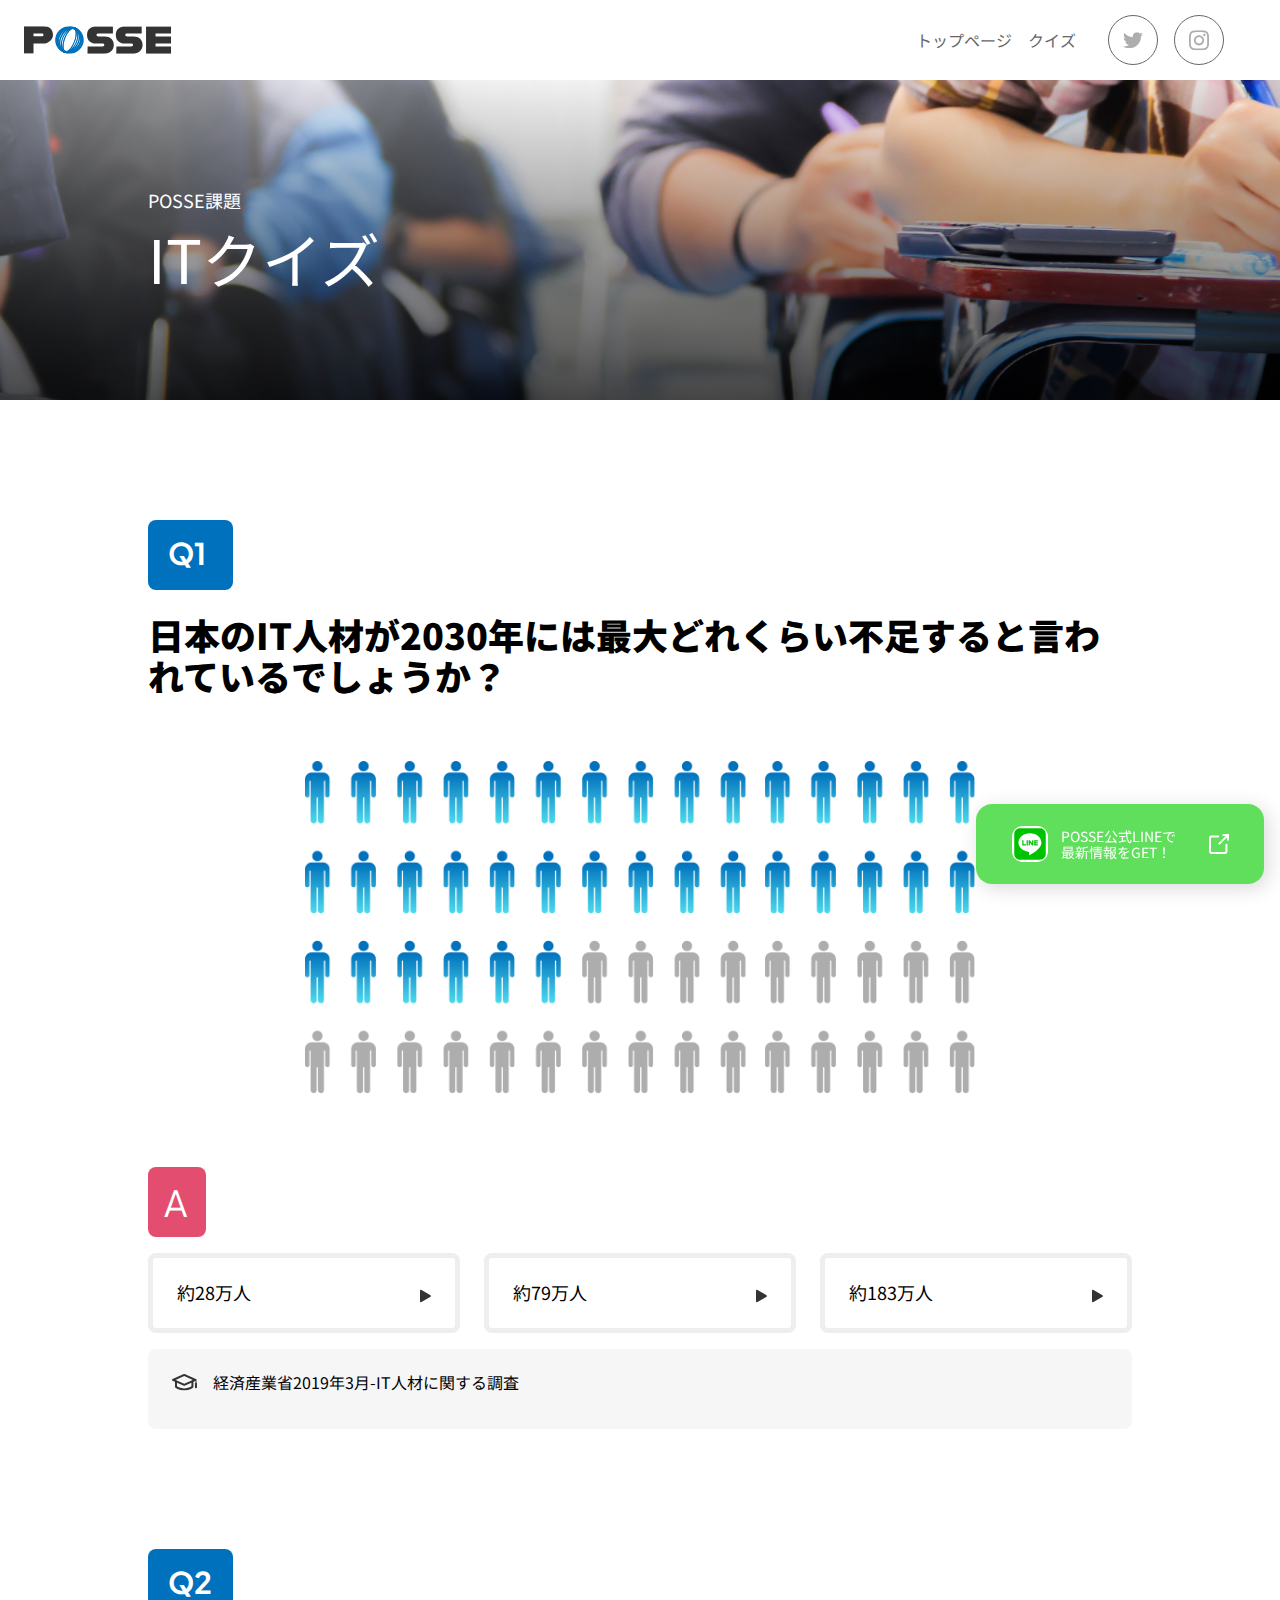
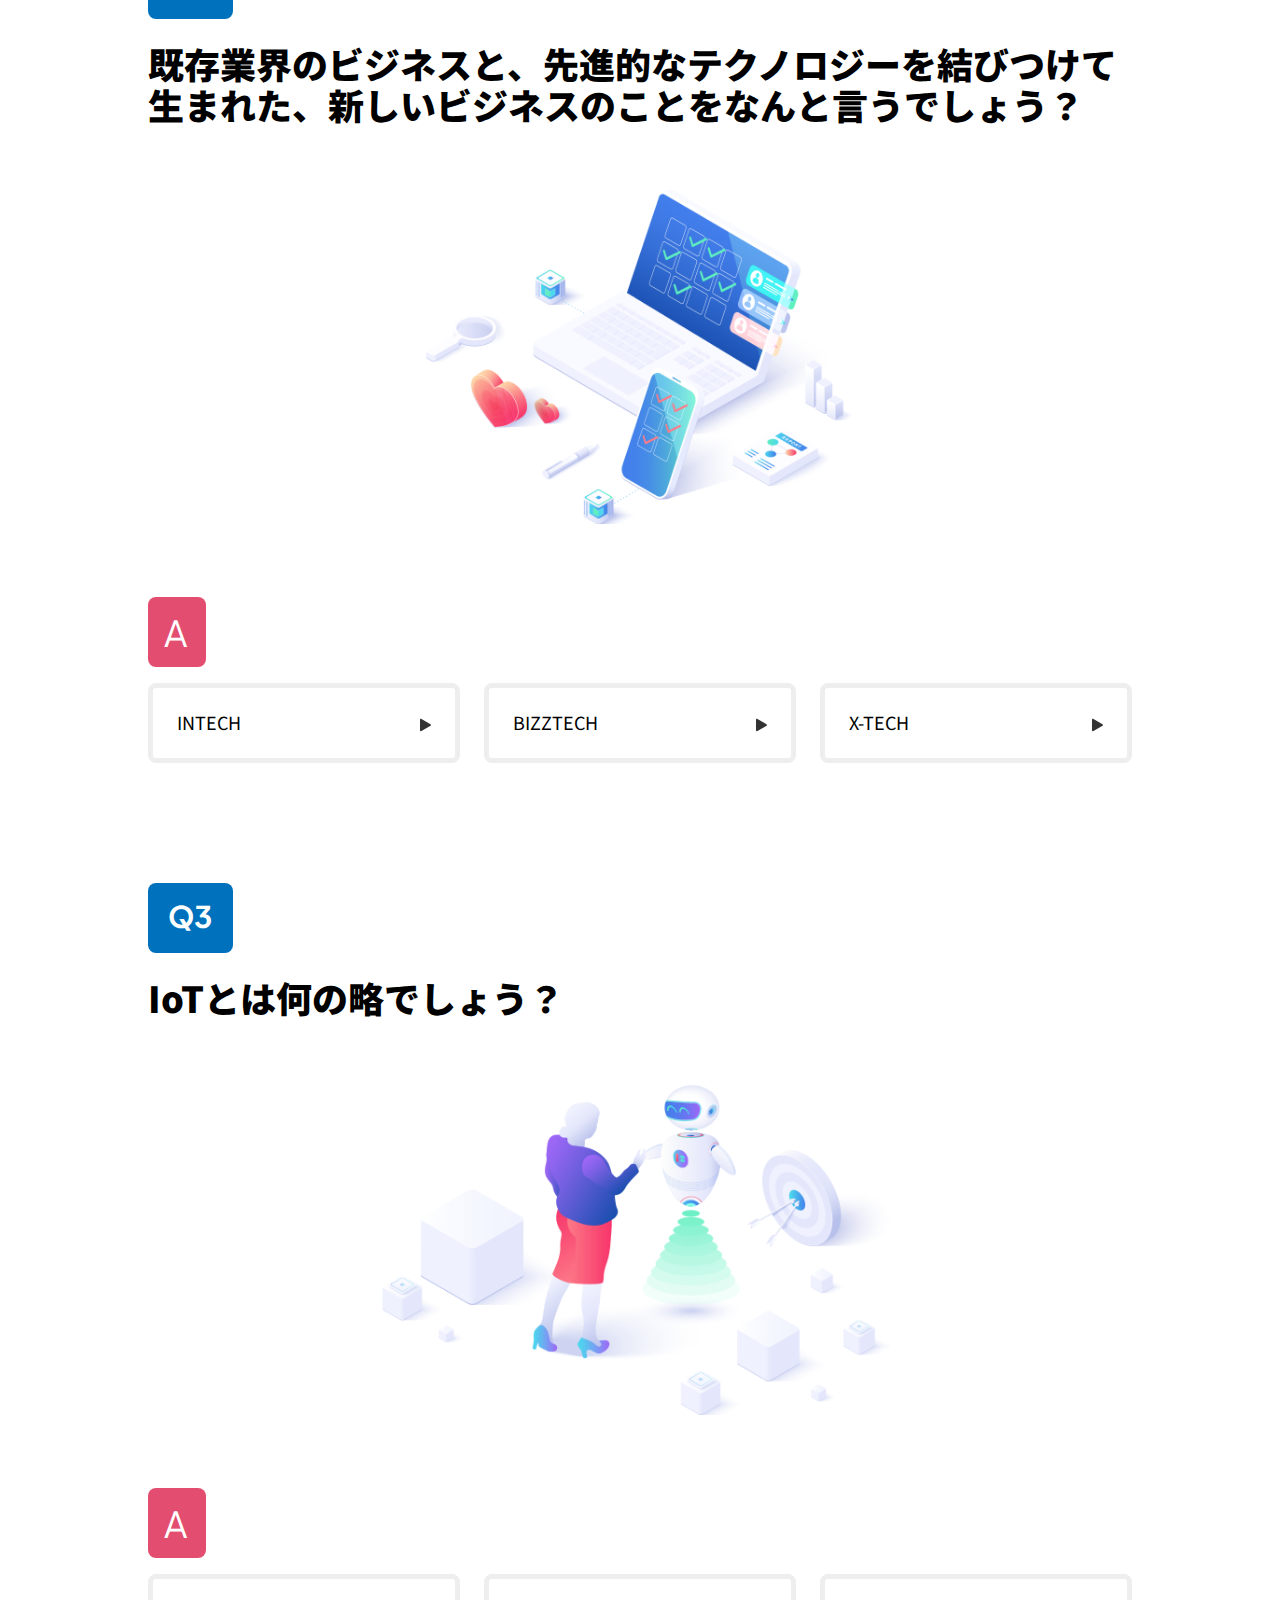
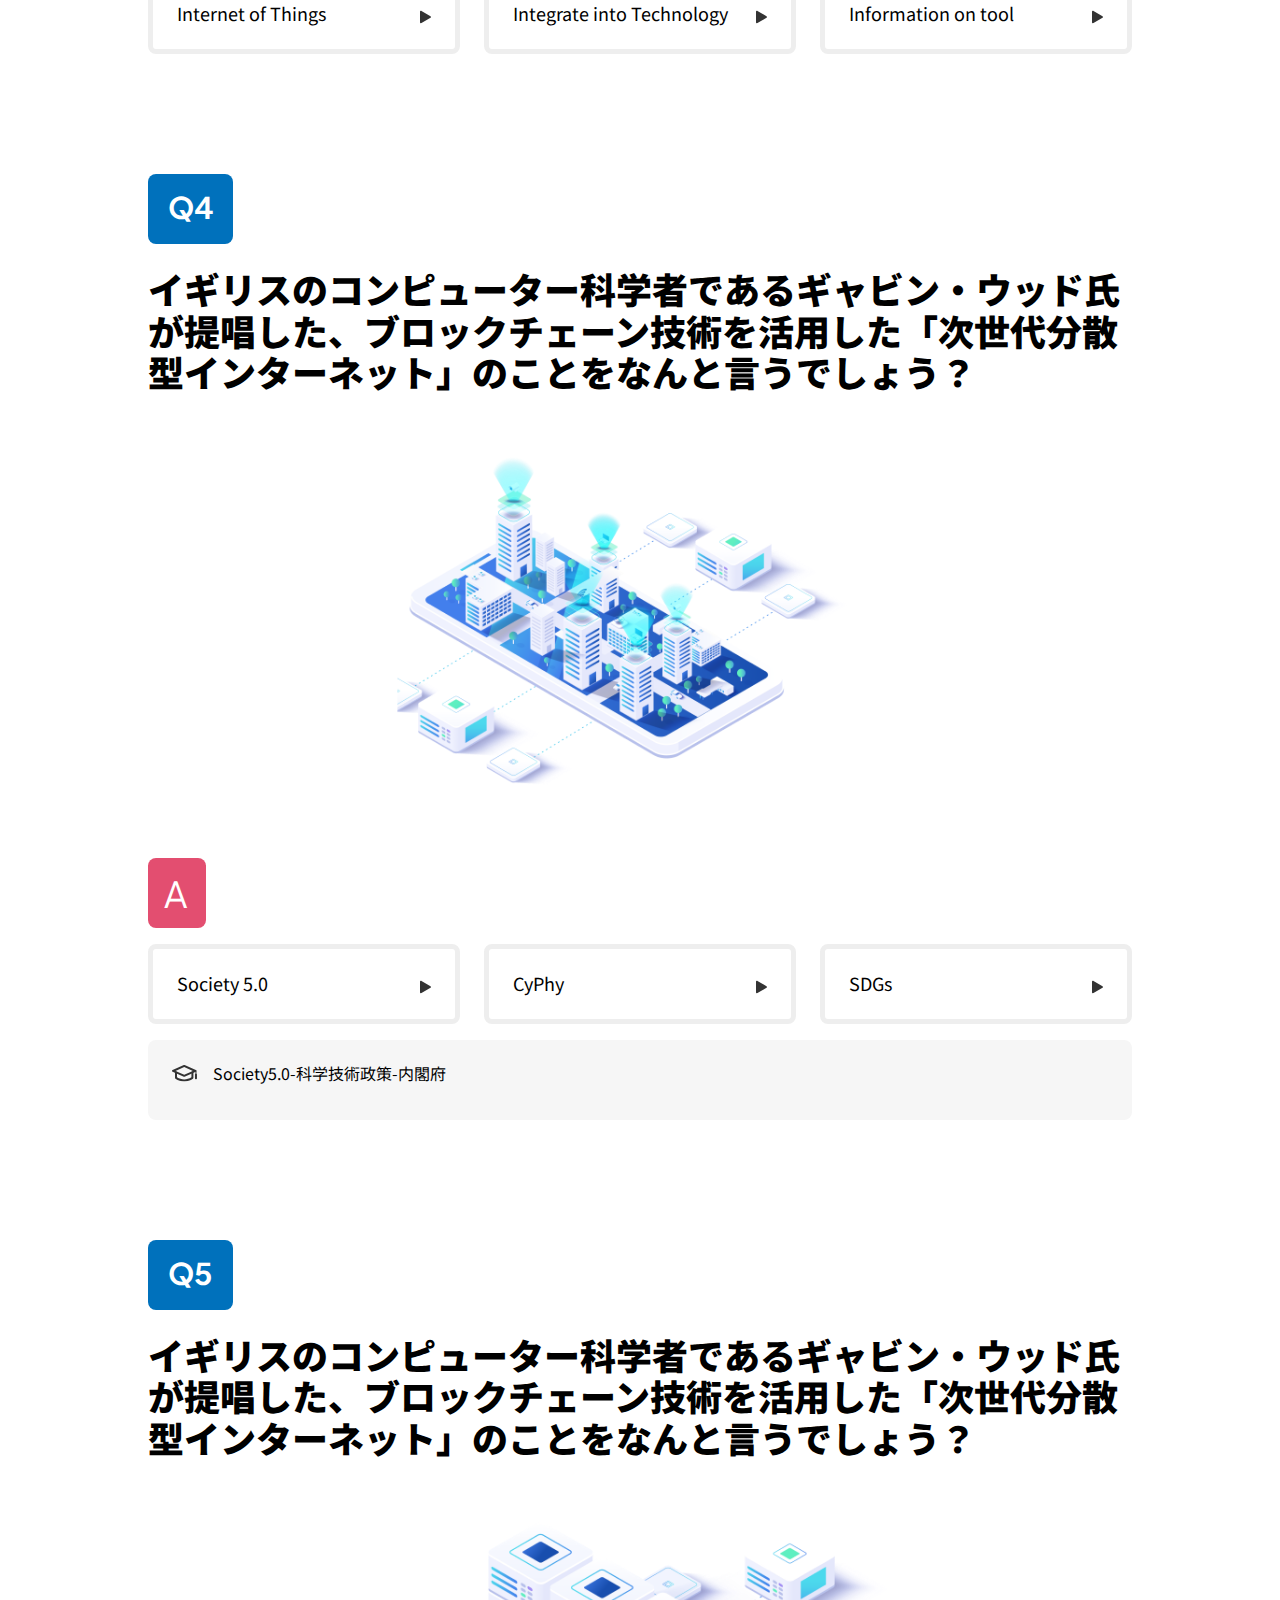
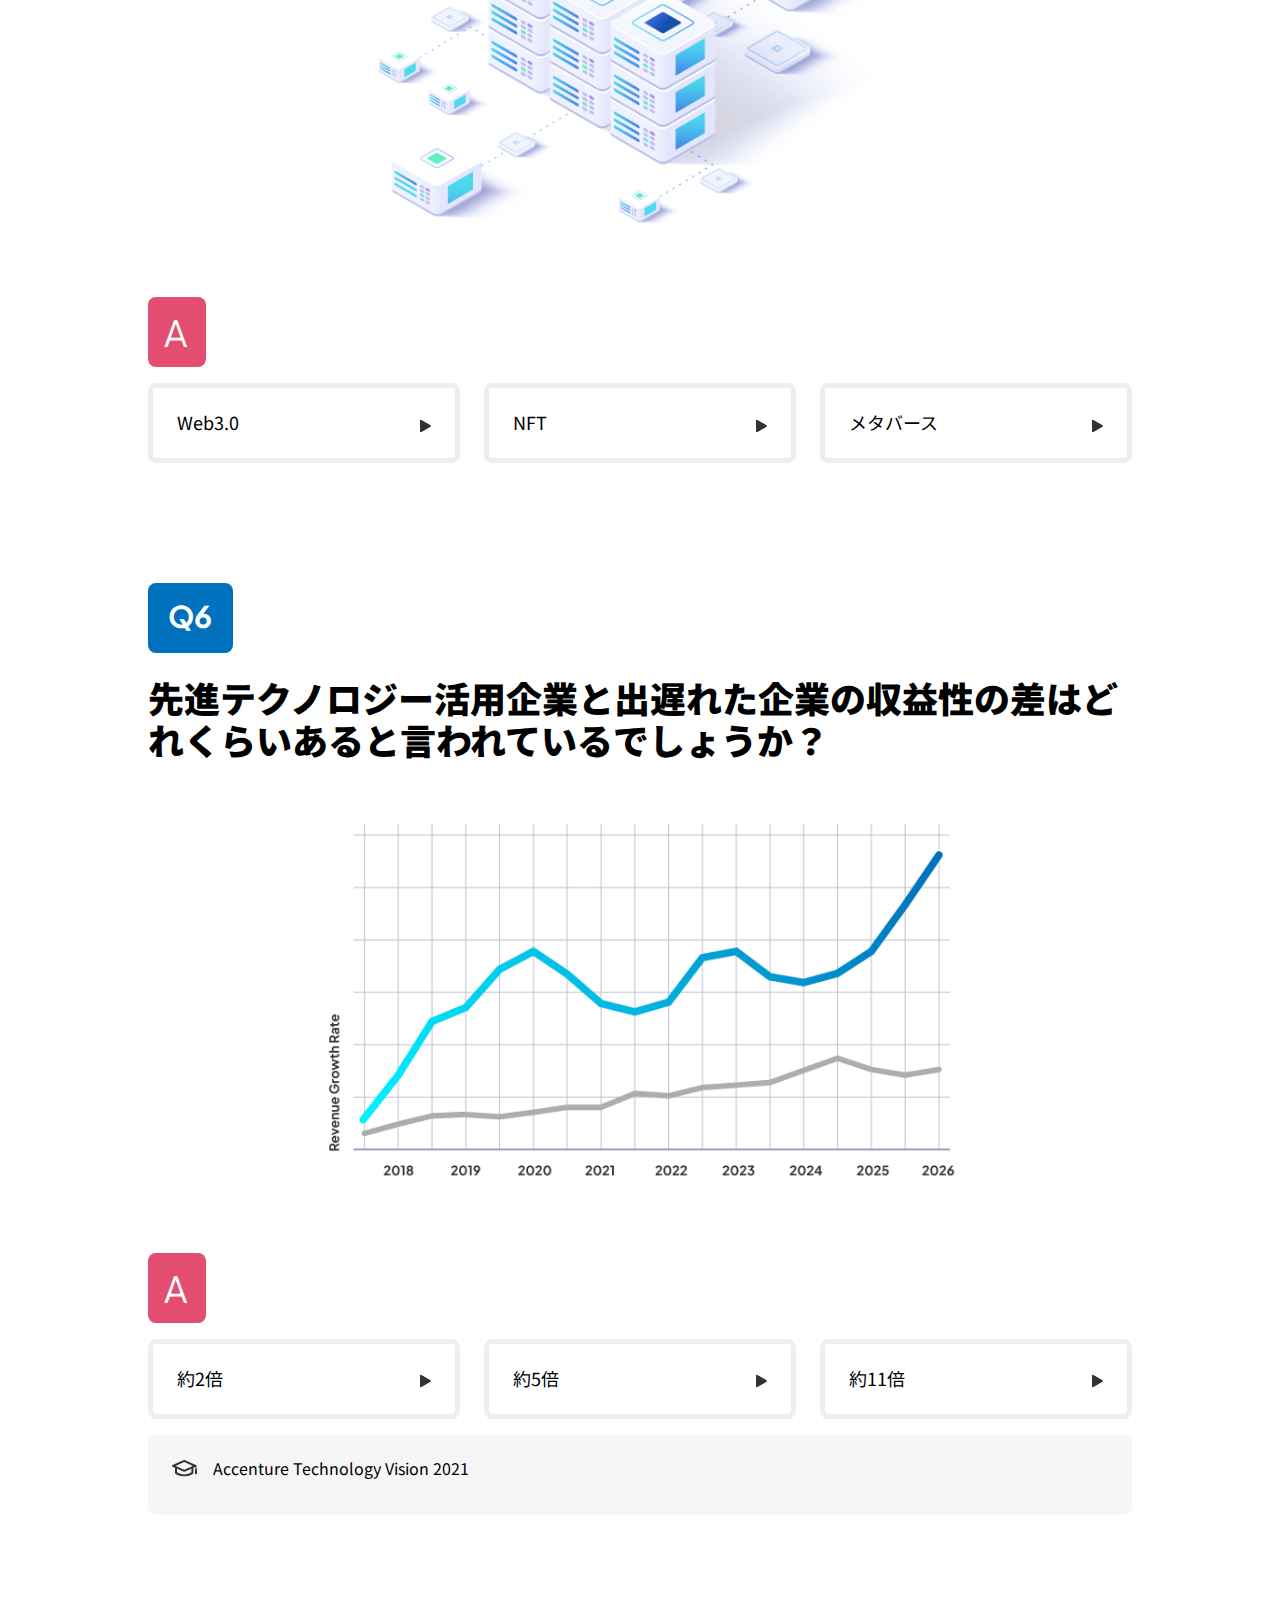
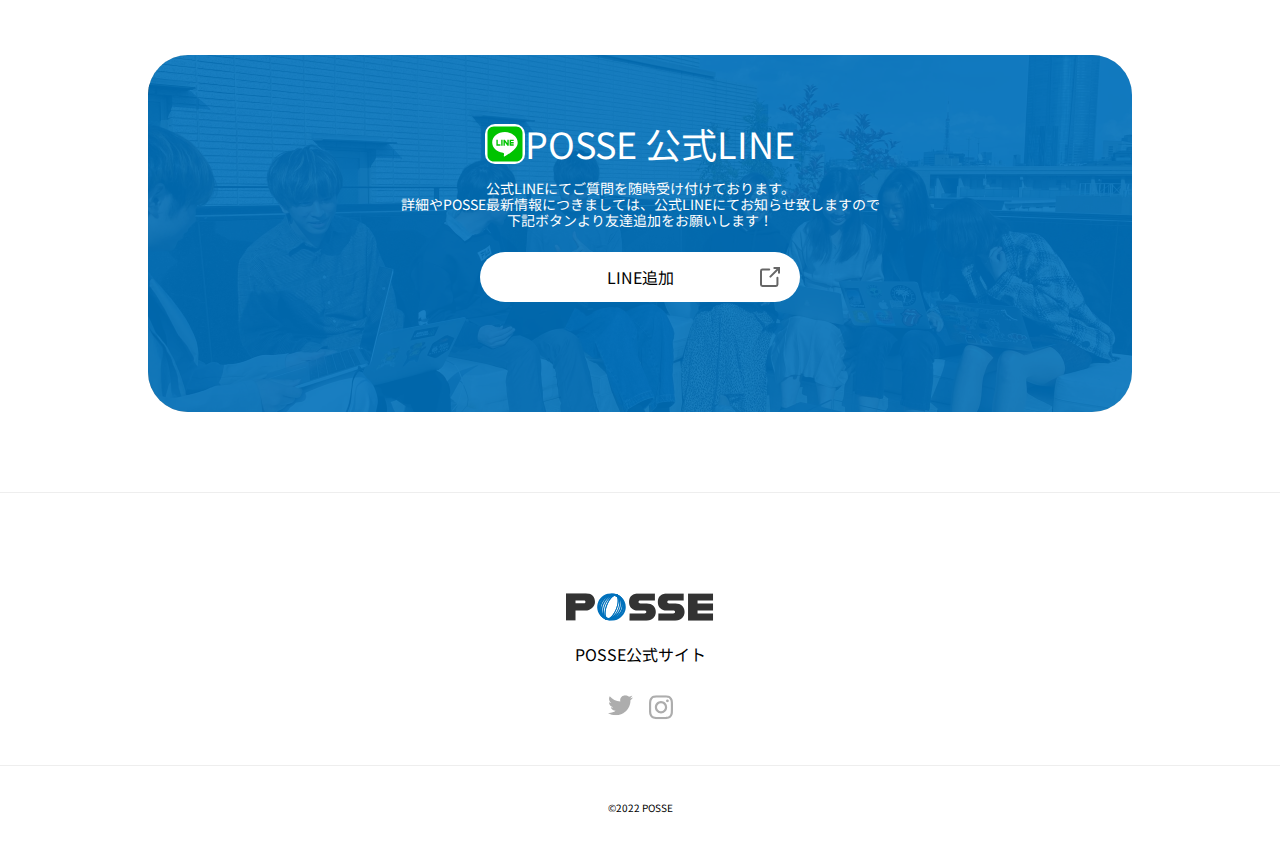
==== quiz.html @ 4b94c4d7 "week5 finish" ====
<!DOCTYPE html>
<html lang="ja">
<head>
  <meta charset="UTF-8">
  <meta http-equiv="X-UA-Compatible" content="IE=edge">
  <meta name="viewport" content="width=device-width, initial-scale=1.0">
  <link rel="stylesheet" href="reset.css">
  <link rel="stylesheet" href="quizStyle.css">
  <link rel="preconnect" href="https://fonts.googleapis.com">
<link rel="preconnect" href="https://fonts.gstatic.com" crossorigin>
<link href="https://fonts.googleapis.com/css2?family=Noto+Sans+JP:wght@500&display=swap" rel="stylesheet">
<link rel="preconnect" href="https://fonts.googleapis.com">
<link rel="preconnect" href="https://fonts.gstatic.com" crossorigin>
<link href="https://fonts.googleapis.com/css2?family=Plus+Jakarta+Sans&display=swap" rel="stylesheet">
  <title>クイズ</title>
</head>
<body>
  <header>
    <h1><img class="posselogo" src="logo.svg"></h1>
    <ul class="headerR">
      <div class="RightL">
        <li>トップページ</li>
        <li>クイズ</li>
      </div>
      <div class="RightR">
        <li>
        <div href="https://twitter.com/posse_program" class="twitterLink">
          <img class="circle" src="./img/icon/icon-twitter.svg">
        </div>
      </li>
      <li>
        <div href="https://www.instagram.com/posse_programming/" class="instaLink">         
          <img class="circle" src="./img/icon/icon-instagram.svg">
        </div>
      </li>
      </div>
    </ul>
  </header>
  <div class="main">
    <div class="itQuiz">
      <div class="itQuizContainer">
        <div class="itQuizDetail">
          <h2 class="PosseWork">POSSE課題</h2>
          <p class="itQuizParagraph">ITクイズ</p>
        </div>
      </div>
    </div>
    <div class="questionIt">
      <div class="questionContainer"> 
          <div class="questionParagraph"> 
          <h2 class="questionNumber">Q1</h2>
          <p class="questionParagraph">日本のIT人材が2030年には最大どれくらい不足すると言われているでしょうか？</p>
          <div class="itImgContainer">
            <img src="./img/quiz/img-quiz01.png" alt="questionIt" class="ItImg">
          </div>
        </div>
        <div class="questionAnswer">
          <h2 class="answerNumber">A</h2>
        <ul class="choices">
          <li class="falseChoice">
            <div class="falseChoiceContainer">
              <p>約28万人</p>
              <p>
                <img src="./img/icon/icon-arrow.svg" alt="arrow" class="arrow">
              </p>
            </div>
          </li>
          <li class="trueChoice">
            <div class="trueChoiceContainer">
              <p>約79万人</p>
              <p>
                <img src="./img/icon/icon-arrow.svg" alt="arrow" class="arrow">
              </p>
            </div>         
          </li>
          <li class="falseChoice">
            <div class="falseChoiceContainer">
              <p>約183万人</p>
              <p>
                <img src="./img/icon/icon-arrow.svg" alt="arrow" class="arrow">
              </p>
            </div>
          </li>
        </ul>
        <div class="itSource">
          <div class="itSourceContainer">
            <p>
              <img src="./img/icon/icon-note.svg" alt="note">
            </p>
            <p>
              経済産業省2019年3月-IT人材に関する調査
            </p>
          </div>
        </div>
      </div>
      </div>
    </div>
    <div class="questionXtech">
      <div class="questionContainer"> 
          <div class="questionParagraph"> 
          <h2 class="questionNumber">Q2</h2>
          <p class="questionParagraph">既存業界のビジネスと、先進的なテクノロジーを結びつけて生まれた、新しいビジネスのことをなんと言うでしょう？</p>
          <div class="xTechContainer">
            <img src="./img/quiz/img-quiz02.png" alt="questionIt" class="xTech">
          </div>
        </div>
        <div class="questionAnswer">
          <h2 class="answerNumber">A</h2>
        <ul class="choices">
          <li class="falseChoice">
            <div class="falseChoiceContainer">
              <p>INTECH</p>
              <p>
                <img src="./img/icon/icon-arrow.svg" alt="arrow" class="arrow">
              </p>
            </div>
          </li>
          <li class="falseChoice">
            <div class="falseChoiceContainer">
              <p>BIZZTECH</p>
              <p>
                <img src="./img/icon/icon-arrow.svg" alt="arrow" class="arrow">
              </p>
            </div>         
          </li>
          <li class="trueChoice">
            <div class="trueChoiceContainer">
              <p>X-TECH</p>
              <p>
                <img src="./img/icon/icon-arrow.svg" alt="arrow" class="arrow">
              </p>
            </div>
          </li>
        </ul>
      </div>
      </div>
    </div>
    <div class="questionIoT">
      <div class="questionContainer"> 
          <div class="questionParagraph"> 
          <h2 class="questionNumber">Q3</h2>
          <p class="questionParagraph">IoTとは何の略でしょう？
          </p>
          <div class="xTechContainer">
            <img src="./img/quiz/img-quiz03.png" alt="questionIt" class="xTech">
          </div>
        </div>
        <div class="questionAnswer">
          <h2 class="answerNumber">A</h2>
        <ul class="choices">
          <li class="trueChoice">
            <div class="trueChoiceContainer">
              <p>Internet of Things</p>
              <p>
                <img src="./img/icon/icon-arrow.svg" alt="arrow" class="arrow">
              </p>
            </div>
          </li>
          <li class="falseChoice">
            <div class="falseChoiceContainer">
              <p>Integrate into Technology</p>
              <p>
                <img src="./img/icon/icon-arrow.svg" alt="arrow" class="arrow">
              </p>
            </div>         
          </li>
          <li class="falseChoice">
            <div class="falseChoiceContainer">
              <p>Information on tool</p>
              <p>
                <img src="./img/icon/icon-arrow.svg" alt="arrow" class="arrow">
              </p>
            </div>
          </li>
        </ul>
      </div>
      </div>
    </div>
    <div class="questionSociety">
      <div class="questionContainer"> 
          <div class="questionParagraph"> 
          <h2 class="questionNumber">Q4</h2>
          <p class="questionParagraph">イギリスのコンピューター科学者であるギャビン・ウッド氏が提唱した、ブロックチェーン技術を活用した「次世代分散型インターネット」のことをなんと言うでしょう？
          </p>
          <div class="xTechContainer">
            <img src="./img/quiz/img-quiz04.png" alt="questionIt" class="xTech">
          </div>
        </div>
        <div class="questionAnswer">
          <h2 class="answerNumber">A</h2>
        <ul class="choices">
          <li class="trueChoice">
            <div class="trueChoiceContainer">
              <p>Society 5.0</p>
              <p>
                <img src="./img/icon/icon-arrow.svg" alt="arrow" class="arrow">
              </p>
            </div>
          </li>
          <li class="falseChoice">
            <div class="falseChoiceContainer">
              <p>CyPhy</p>
              <p>
                <img src="./img/icon/icon-arrow.svg" alt="arrow" class="arrow">
              </p>
            </div>         
          </li>
          <li class="falseChoice">
            <div class="falseChoiceContainer">
              <p>SDGs</p>
              <p>
                <img src="./img/icon/icon-arrow.svg" alt="arrow" class="arrow">
              </p>
            </div>
          </li>
        </ul>
        <div class="itSource">
          <div class="itSourceContainer">
            <p>
              <img src="./img/icon/icon-note.svg" alt="note">
            </p>
            <p>
              Society5.0-科学技術政策-内閣府
            </p>
          </div>
        </div>
      </div>
      </div>
    </div>
    <div class="questionWeb">
      <div class="questionContainer"> 
          <div class="questionParagraph"> 
          <h2 class="questionNumber">Q5</h2>
          <p class="questionParagraph">イギリスのコンピューター科学者であるギャビン・ウッド氏が提唱した、ブロックチェーン技術を活用した「次世代分散型インターネット」のことをなんと言うでしょう？
          </p>
          <div class="xTechContainer">
            <img src="./img/quiz/img-quiz05.png" alt="questionIt" class="xTech">
          </div>
        </div>
        <div class="questionAnswer">
          <h2 class="answerNumber">A</h2>
        <ul class="choices">
          <li class="trueChoice">
            <div class="trueChoiceContainer">
              <p>Web3.0</p>
              <p>
                <img src="./img/icon/icon-arrow.svg" alt="arrow" class="arrow">
              </p>
            </div>
          </li>
          <li class="falseChoice">
            <div class="falseChoiceContainer">
              <p>NFT</p>
              <p>
                <img src="./img/icon/icon-arrow.svg" alt="arrow" class="arrow">
              </p>
            </div>         
          </li>
          <li class="falseChoice">
            <div class="falseChoiceContainer">
              <p>メタバース</p>
              <p>
                <img src="./img/icon/icon-arrow.svg" alt="arrow" class="arrow">
              </p>
            </div>
          </li>
        </ul>
      </div>
      </div>
    </div>
    <div class="questionTech">
      <div class="questionContainer"> 
          <div class="questionParagraph"> 
          <h2 class="questionNumber">Q6</h2>
          <p class="questionParagraph">先進テクノロジー活用企業と出遅れた企業の収益性の差はどれくらいあると言われているでしょうか？
          </p>
          <div class="xTechContainer">
            <img src="./img/quiz/img-quiz06.png" alt="questionIt" class="xTech">
          </div>
        </div>
        <div class="questionAnswer">
          <h2 class="answerNumber">A</h2>
        <ul class="choices">
          <li class="falseChoice">
            <div class="falseChoiceContainer">
              <p>約2倍</p>
              <p>
                <img src="./img/icon/icon-arrow.svg" alt="arrow" class="arrow">
              </p>
            </div>
          </li>
          <li class="trueChoice">
            <div class="trueChoiceContainer">
              <p>約5倍</p>
              <p>
                <img src="./img/icon/icon-arrow.svg" alt="arrow" class="arrow">
              </p>
            </div>         
          </li>
          <li class="falseChoice">
            <div class="falseChoiceContainer">
              <p>約11倍</p>
              <p>
                <img src="./img/icon/icon-arrow.svg" alt="arrow" class="arrow">
              </p>
            </div>
          </li>
        </ul>
        <div class="itSource">
          <div class="itSourceContainer">
            <p>
              <img src="./img/icon/icon-note.svg" alt="note">
            </p>
            <p>
              Accenture Technology Vision 2021
            </p>
          </div>
        </div>
      </div>
      </div>
    </div>
  </div>
  </body>
  <footer>
    <div class="lineIntroduce">
      <div class="lineIntroduceContainer">
          <h2 class="posseOfficial"><img src="./img/icon/icon-line.svg" alt="" class="LINE">POSSE 公式LINE</h2>
          <p class="info">公式LINEにてご質問を随時受け付けております。<br>
            詳細やPOSSE最新情報につきましては、公式LINEにてお知らせ致しますので<br>
            下記ボタンより友達追加をお願いします！</p>
            <a href="https://line.me/R/ti/p/@651htnqp?from=page">
              <div class="lineAdd">
                <p>LINE追加</p>
                <p class="jump"><img src="./img/icon/icon-link-gray-dark.svg" alt=""></p>
              </div>
            </a>
        </div>
      </div>
    <div class="footerOne">
      <div class="footerPosselogo">
        <img class="posselogo2" src="logo.svg">
      </div>
      <div class="snsText">POSSE公式サイト</div>
      <ul class="sns">
        <li><a href="https://twitter.com/posse_program"><img src="./img/icon/icon-twitter.svg"></a></li>
        <li><a href="https://www.instagram.com/posse_programming/"><img src="./img/icon/icon-instagram.svg"></a></li>
      </ul>
    </div>
    <div class="footerTwo">
      <p>&copy;2022 POSSE</p>
    </div>
    <div class="bannarParent">
      <div class="bannar">
        <ul class="bannarDeatail">
          <li><img src="./img/icon/icon-line.svg" alt="" class="lineAddTwo"></li>
          <li><p>POSSE公式LINEで<br>最新情報をGET！</p></li>
          <li><img src="./img/icon/icon-link-light.svg" alt="" class="bannarJump"></li>
        </ul>       
      </div>
    </div>
    </footer>
</body>
</html>
---- quizStyle.css ----
/* font-family: 'Noto Sans JP', sans-serif; */

main{
  display: flex;
  justify-content: center;
}
header{
  display: flex;
  justify-content: space-between;
  position: sticky;
  top: 0;
  height: 80px;
  background-color: white;
  padding-right: 24px;
  padding-left: 24px;
  z-index: 100;
}

body{
  font-family: 'Noto Sans JP', sans-serif;
}

.headerR{
  color: #666666;
  display: flex;
  font-family: "Noto Sans JP";
  margin: 16px ;
}

.twitterLink,.instaLink{
  border: solid 1px;
  border-radius: 50%;
  width: 50px;
  height: 50px;
  display: flex;
  justify-content: center;
  align-items: center;
}

.circle{
  height: 25px;
  width: 20px;
}

.RightL,.RightR{
  align-items: center;
  display: flex;
  margin: 16px;
  gap: 16px;
}

.posselogo{
  position: relative;
  top: 26px;
}

/* 本文 */

.itQuiz{
  background-image: url(./img/quiz/bg-hero.jpg);
  background-size: cover;
  width: 100%;
  height: 320px;
  padding: 110px 0 76px;
  margin: 0 auto;
}

.itQuizContainer{
  margin: 0 auto;
  max-width: 1032px;
  padding: 0 24px;
  width: 100%;
}
/* 👆クソ重要 */

.PosseWork{
  font-size: 18px;
  color: white;
  margin-bottom: 12px;
  font-family: "Noto Sans JP";
}

/* 第一問 */

.questionContainer{
  margin: 0 auto;
  max-width: 1032px;
  padding: 0 24px;
  width: 100%;
  margin-top: 120px;
}

.itQuizParagraph{
  font-size: 60px;
  color: white;
  font-family: "Noto Sans JP";
}

.questionNumber{
  font-size: 30px;
  padding: 16px 20px;
  width: 85px;
  height: 70px;
  background-color: #0071BC;
  color: white;
  border-radius: 8px;
  align-items: center;
  justify-content: center;
  font-family: 'Plus Jakarta Sans', sans-serif;
  font-weight: bold;
}

.questionParagraph{
  font-size: 36px;
  font-weight: bolder;
  font-family: "Noto Sans JP";
  margin-top: 24px;
  margin-bottom: 64.02px;
}

.itImgContainer{
  display: flex;
  justify-content: center;
}

.ItImg{
  max-width: 100%;
  width: 670px;
}

.answerNumber{
  font-size: 36px;
  padding: 8px 16px;
  font-family:  'Plus Jakarta Sans', sans-serif;
  width: 58px;
  height: 70px;
  background-color: #E34E70;
  color: white;
  border-radius: 8px;
  padding-top: 15px;
  margin-top: 72.98px;
  margin-bottom: 16px;
}

.choices{
  display: flex;
  gap: 24px;
  margin-bottom: 16px;
}

.falseChoice, .trueChoice{
  width: 312px;
  height: 80px;
  background: #FFFFFF;
  border: 5px solid #EEEEEE;
  border-radius: 8px;
}

.falseChoiceContainer, .trueChoiceContainer{
  margin-top: 24px;
  display: flex;
  justify-content: space-between;
  align-items: center;  
  padding: 0 24px;
  font-size: 18px;
  font-family: "Noto Sans JP";
}

.itSource{
  max-width: 100%;
  width: 984px;
  height: 80px;
  background-color: #F6F6F6;
  border-radius: 8px;
}

.itSourceContainer{
  display: flex;
  align-items: center;
  padding: 0 24px;
  gap: 15.54px;
  padding-top: 24px;
}

/* 第二問 */

.xTechContainer{
  display: flex;
  justify-content: center;
}

.xTech{
  max-width: 100%;
  width: 670px;
}

/* footer----------------------------------------------------------------------------- */

.lineIntroduce{
  margin: 0 auto;
  max-width: 1032px;
  padding: 0 24px;
  width: 100%;
}

.lineIntroduceContainer{
  margin-top: 140px;
  height: 357px;
  background-image: url(./img/bg-line.jpg);
  background-size: cover;
  border-radius: 40px;
  padding-top: 68px;
  position: relative;
  text-align: center;
}

.lineIntroduceContainer::before{
  background-color: rgba(0, 113, 188, 0.9);
    content: "";
    height: 100%;
    left: 0;
    position: absolute;
    top: 0;
    width: 100%;
    border-radius: 40px;
    z-index: 80;
}
.jump{
  position: absolute;
  right: 20px;
}

.LINE{
  width: 40px;
  height: 40px;
  background-color: white;
  border-radius: 10px;
  position: relative;
  z-index: 85;
}

.info{
  margin-top: 16px;
  font-size: 14px;
  color: white;
  position: relative;
  z-index: 85;
}

.posseOfficial{
  color: white;
  position: relative;
  z-index: 85;
  font-size: 36px;
}

.lineAdd{
  margin-top: 24px;
  display: flex;
  align-items: center;
  justify-content: center;
  height: 50px;
  max-width: 320px;
  margin-left: auto;
  margin-right: auto;
  background-color: white;
  border-radius: 96px;
  position: relative;
  z-index: 85;
  position: relative;
}

.footerOne{
  flex-direction: column;
  margin-top: 80px;
  height: 274.22px;
  border-top: 1px solid #EEEEEE;
  border-bottom: 1px solid #EEEEEE;
  padding-top: 56.12px;
  display: flex;
  justify-content: center;
  align-items: center;
}

.footerPosselogo{
  margin-bottom: 24.06px;
}

.sns{
  margin-top: 32px;
}

.footerTwo{
  font-size: 10px;
  padding-top: 36px;
  padding-bottom: 31.78px;
  display: flex;
  justify-content: center;
}

.bannarParent{
  float: right;
  position: fixed;
  bottom: 0;
  right: 0;
  z-index: 100;
}
.bannar{
  width: 288px;
  height: 80px;
  background-color: rgba(95, 223, 91, 1);
  border-radius: 16px;
  display: flex;
  justify-content: center;
  align-items: center;
  margin-right: 16px;
  margin-bottom: 16px;
  box-shadow: 4px 4px 20px rgba(0, 0, 0, 0.15);
}

.bannarJump{
  margin-left: 20px;
}

.bannarDeatail{
  display: flex;
  color: white;
  gap: 13px;
  font-size: 14px;
  justify-content: center;
  align-items: center;
}

.lineAddTwo{
  height: 36px;
  width: 36px;
  background-color: white;
  border-radius: 30%;
}

.sns{
  display: flex;
  justify-content: center;
  gap: 16px;
}
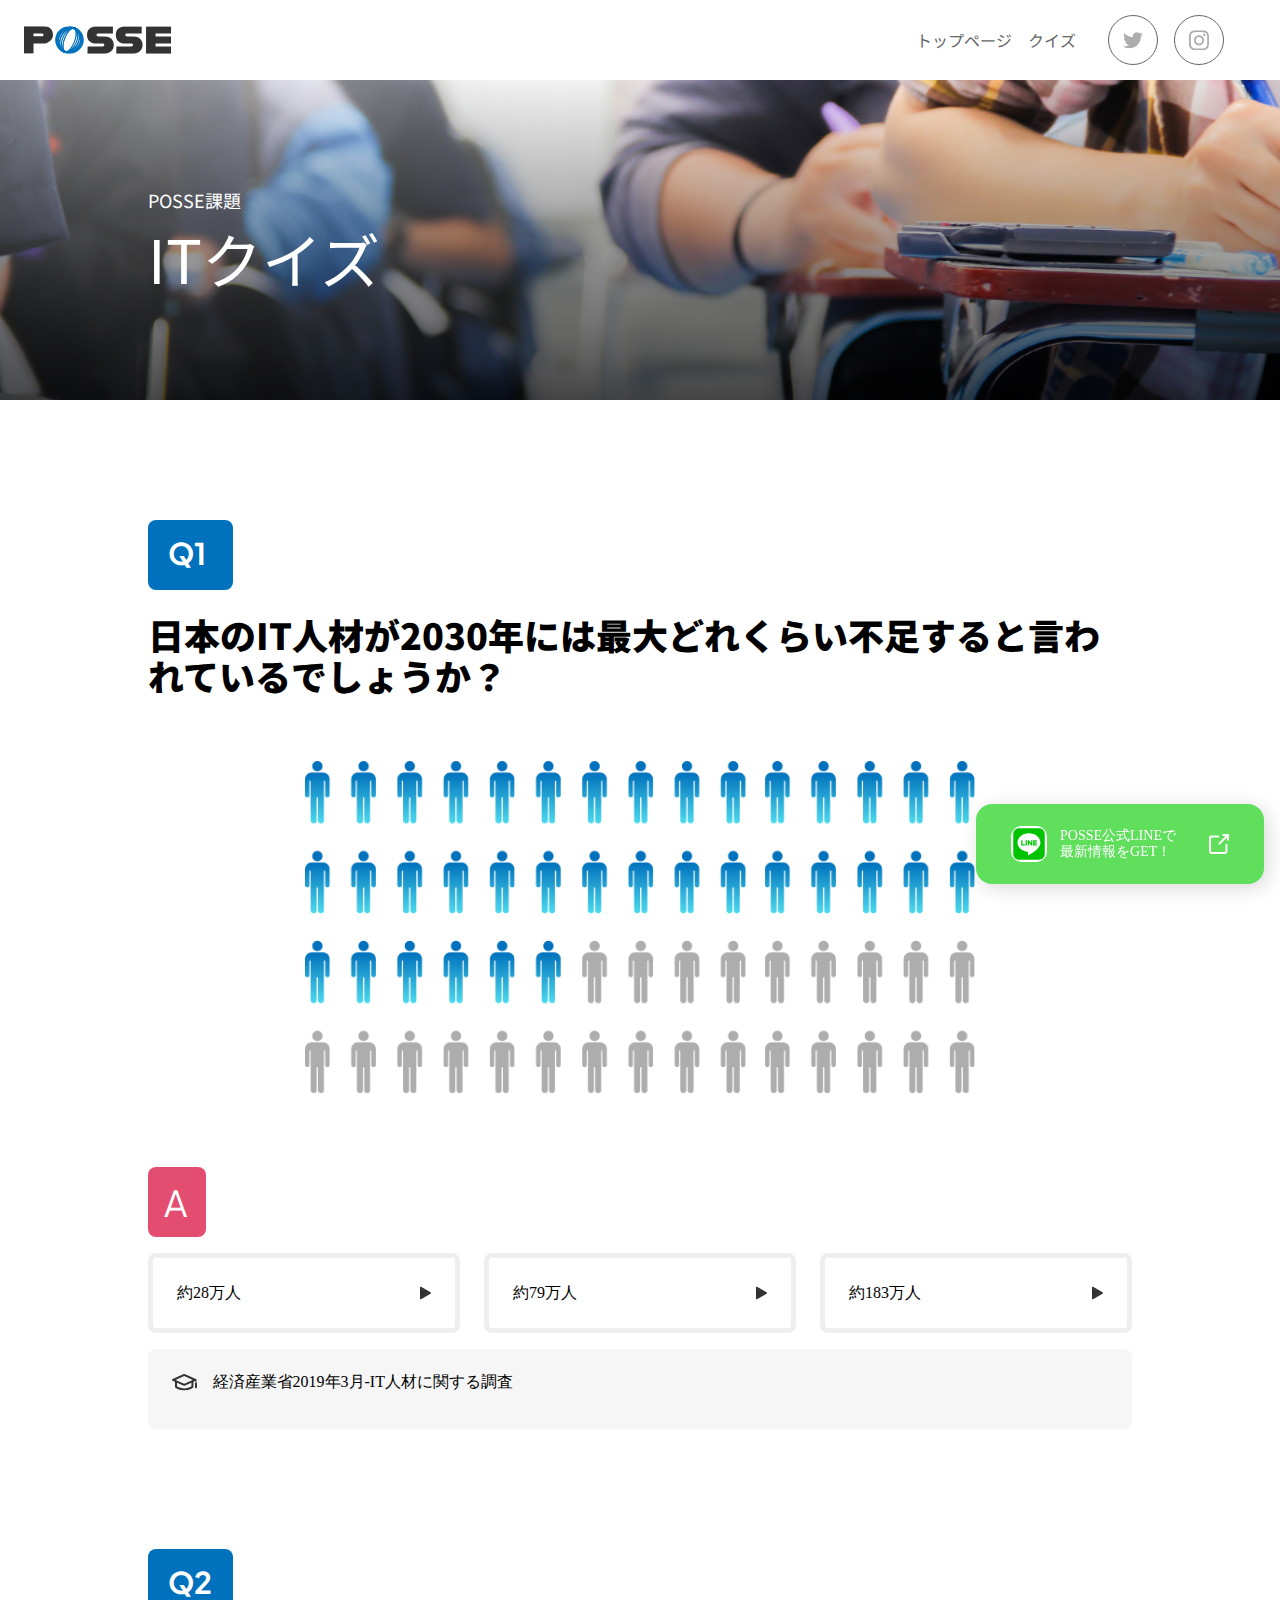
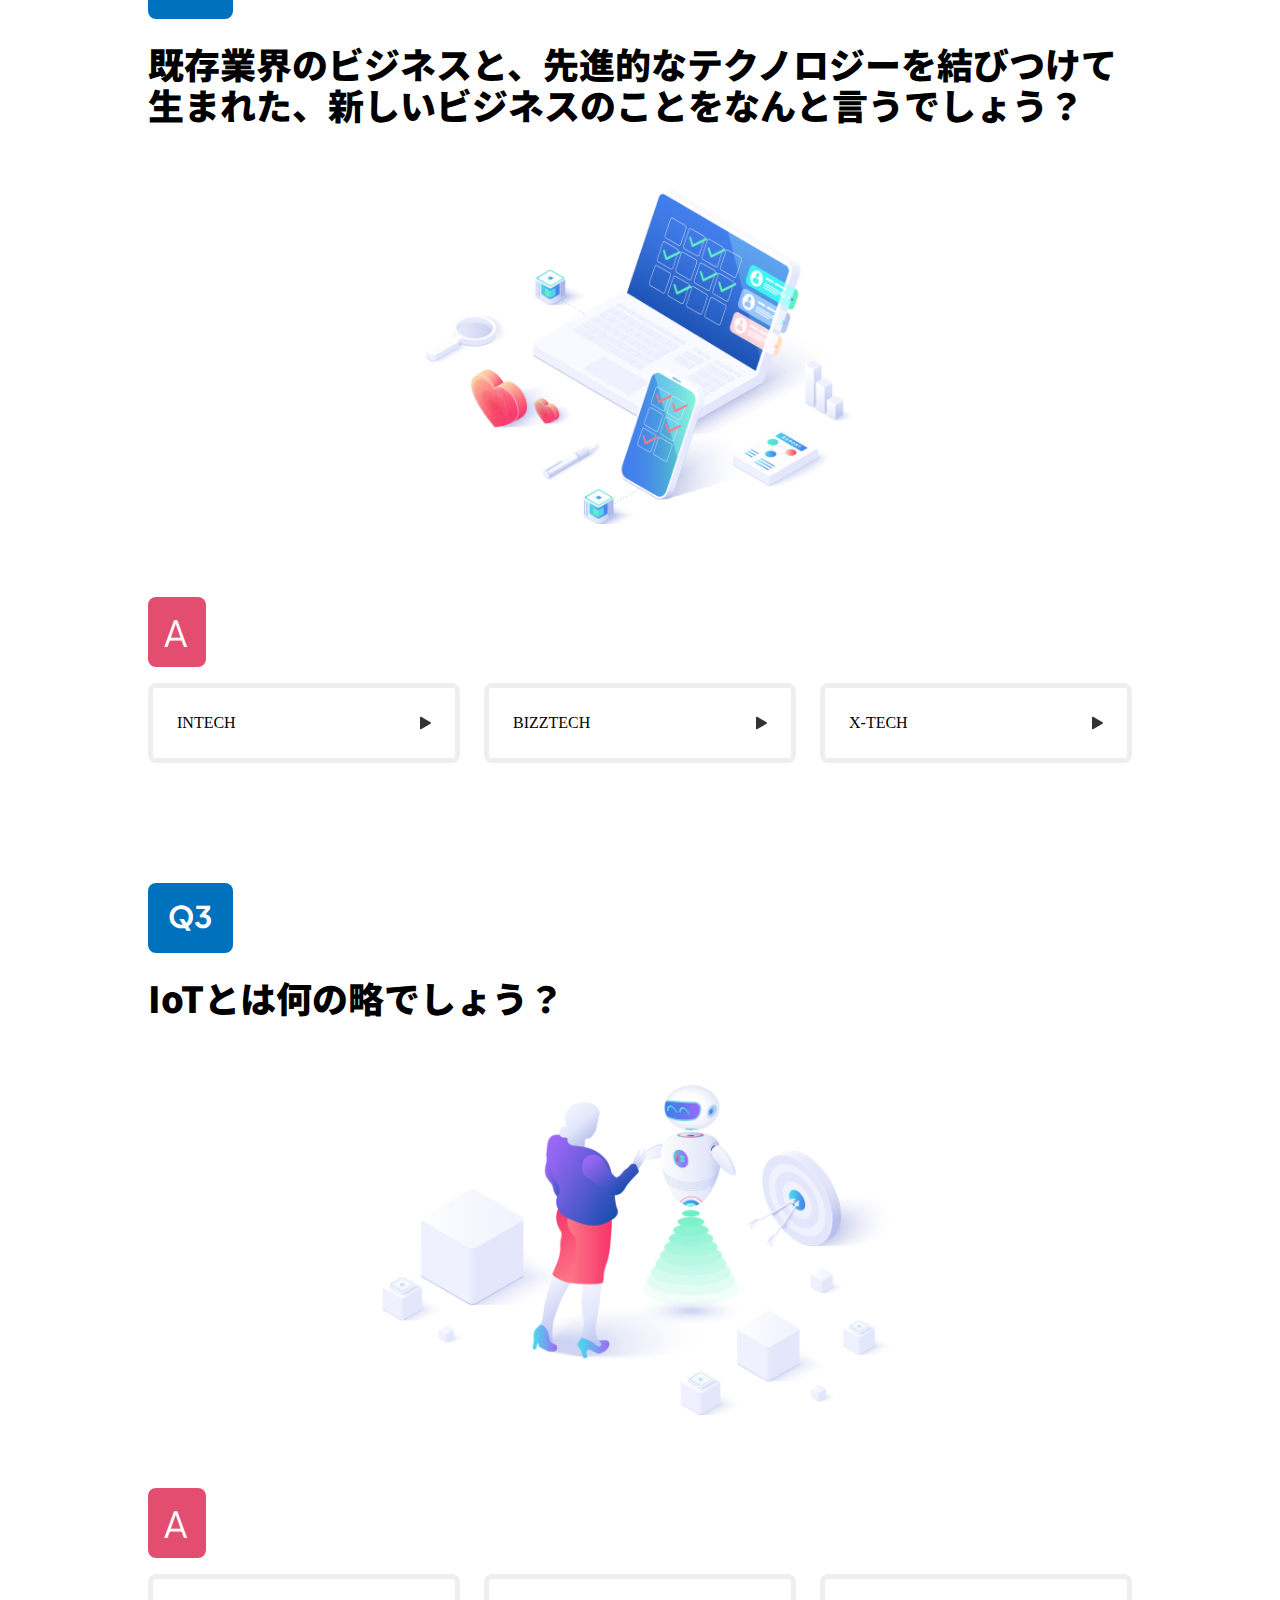
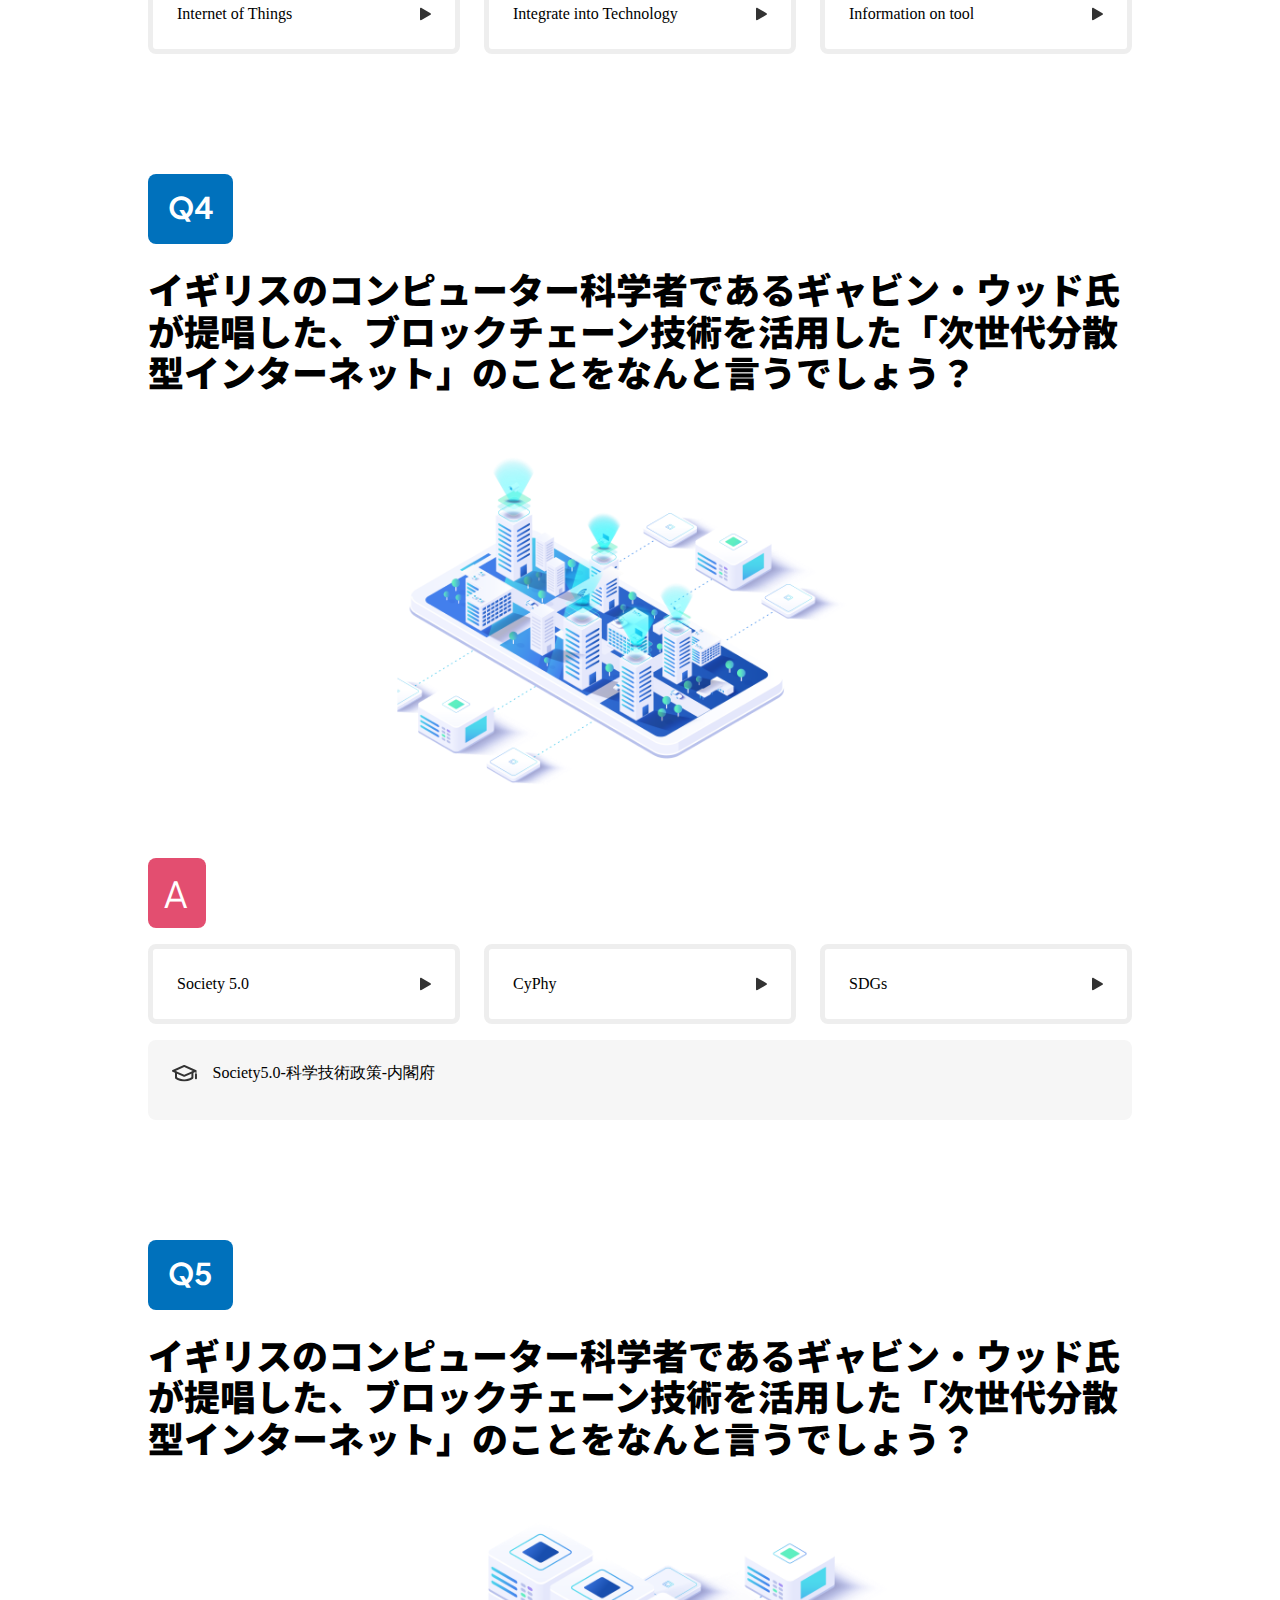
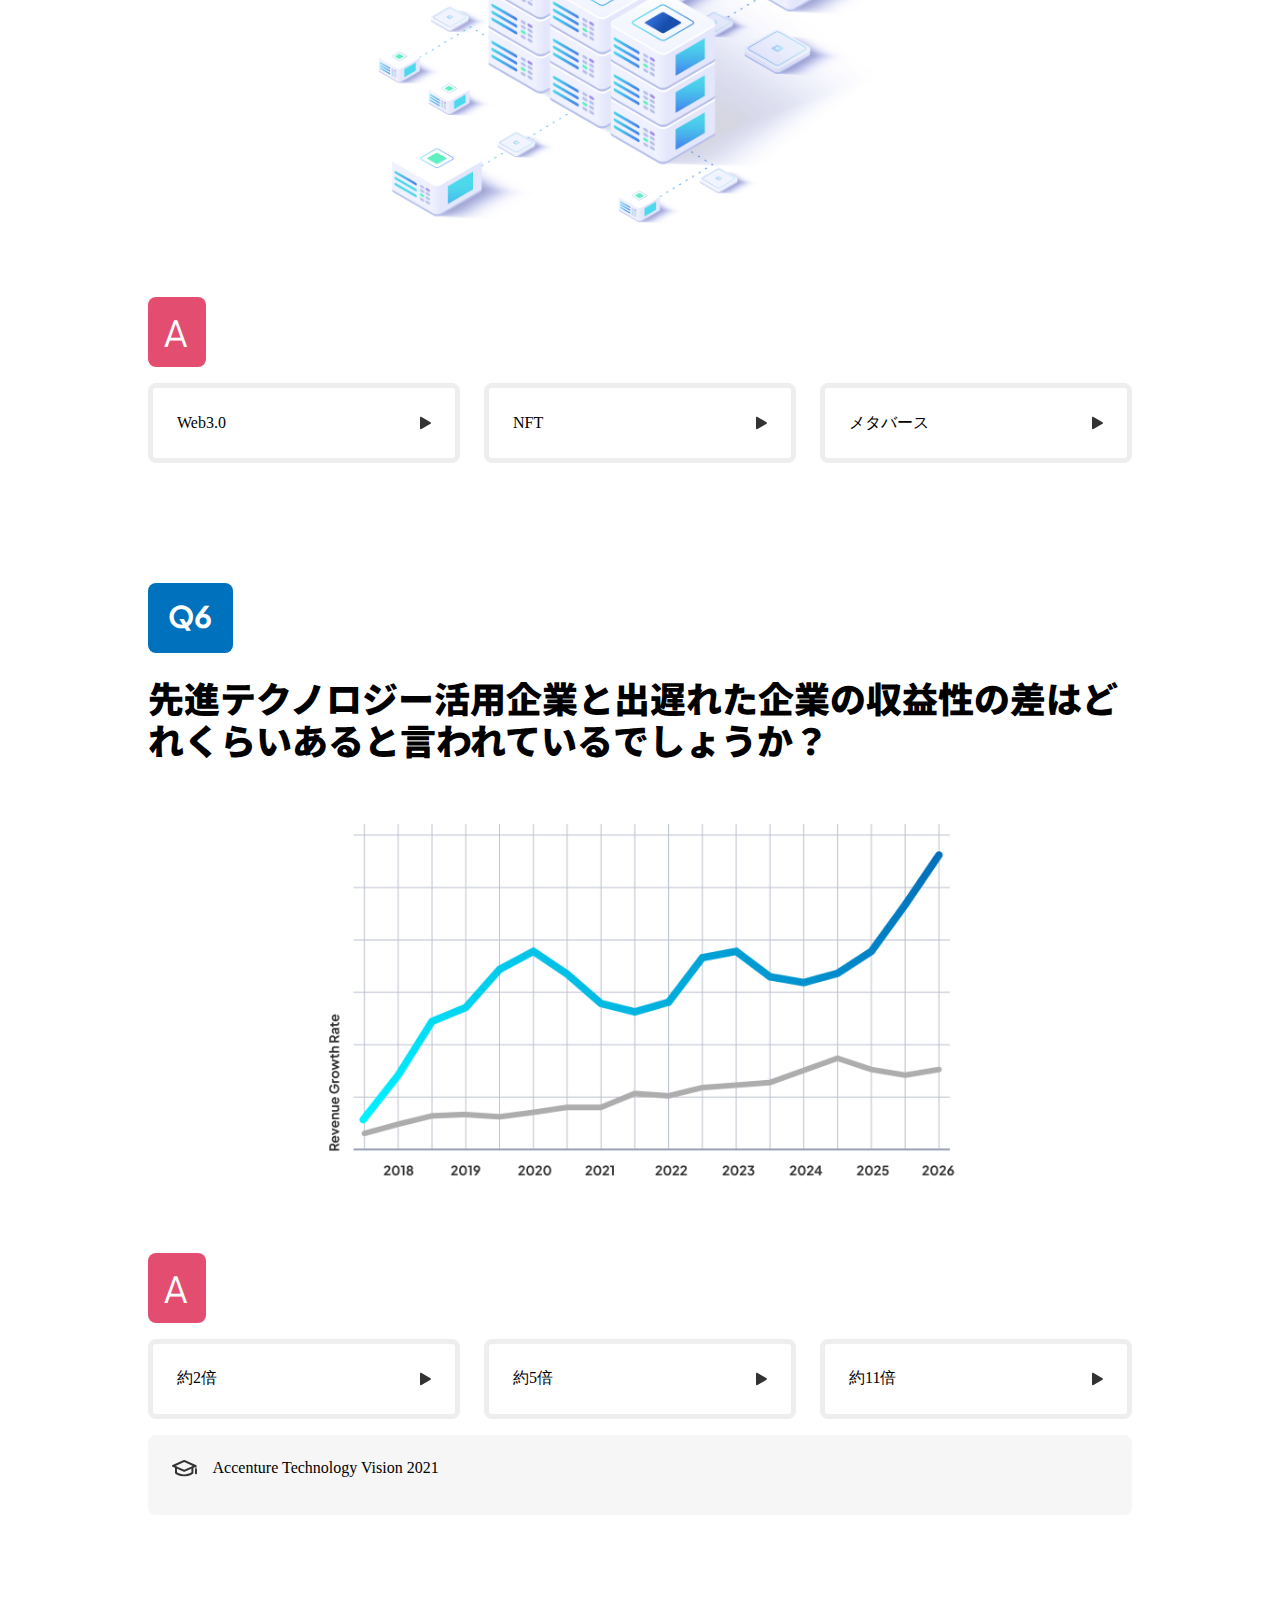
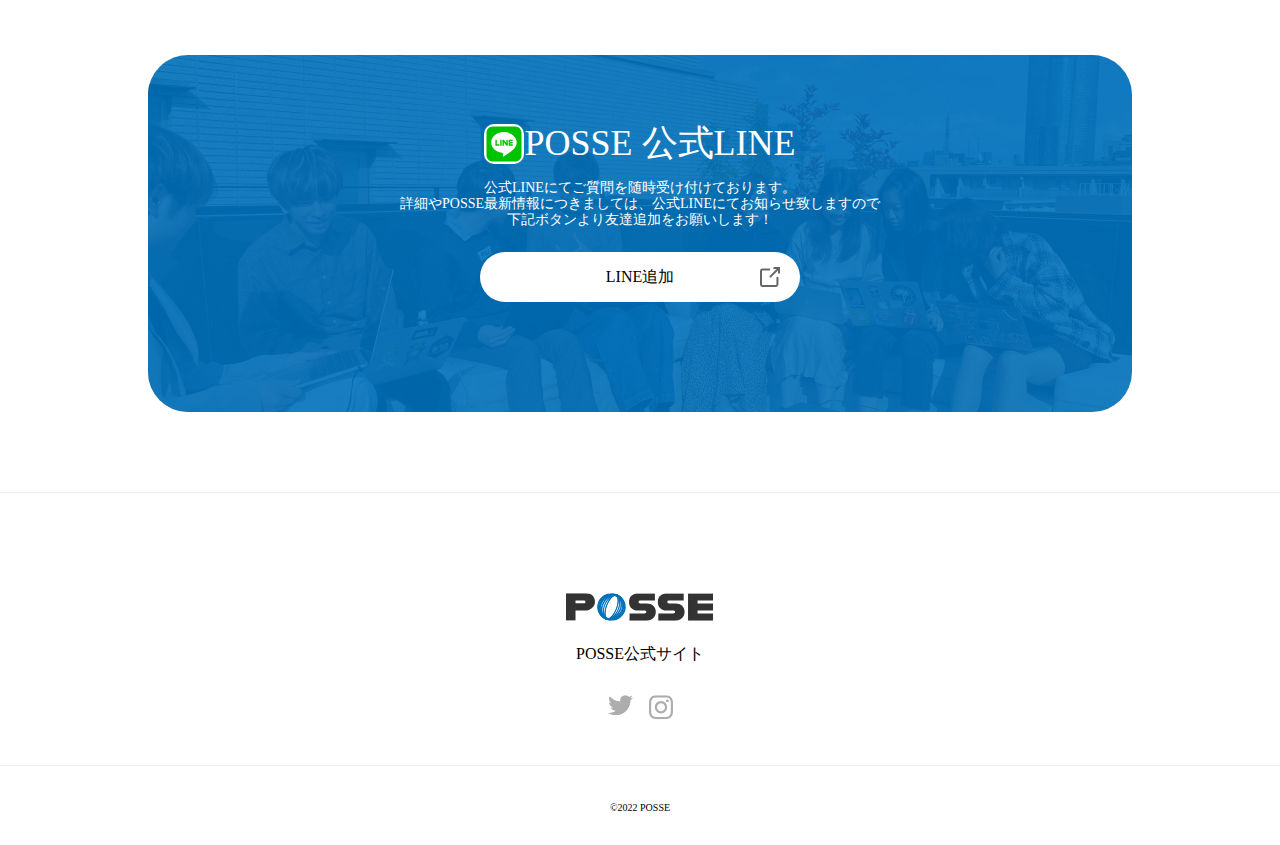
==== commit 3cbd41dc: "week6-finish" ====
--- a/quiz.html
+++ b/quiz.html
@@ -12,6 +12,7 @@
 <link rel="preconnect" href="https://fonts.googleapis.com">
 <link rel="preconnect" href="https://fonts.gstatic.com" crossorigin>
 <link href="https://fonts.googleapis.com/css2?family=Plus+Jakarta+Sans&display=swap" rel="stylesheet">
+<script src="./quiz.js" defer></script>
   <title>クイズ</title>
 </head>
 <body>
@@ -45,9 +46,9 @@
         </div>
       </div>
     </div>
-    <div class="questionIt">
-      <div class="questionContainer"> 
-          <div class="questionParagraph"> 
+    <div class="questionIt js-quiz" data-quiz="0">
+      <div class="questionContainer"> 
+        <div class="questionParagraph"> 
           <h2 class="questionNumber">Q1</h2>
           <p class="questionParagraph">日本のIT人材が2030年には最大どれくらい不足すると言われているでしょうか？</p>
           <div class="itImgContainer">
@@ -57,31 +58,41 @@
         <div class="questionAnswer">
           <h2 class="answerNumber">A</h2>
         <ul class="choices">
-          <li class="falseChoice">
-            <div class="falseChoiceContainer">
-              <p>約28万人</p>
-              <p>
-                <img src="./img/icon/icon-arrow.svg" alt="arrow" class="arrow">
-              </p>
-            </div>
-          </li>
-          <li class="trueChoice">
-            <div class="trueChoiceContainer">
-              <p>約79万人</p>
-              <p>
-                <img src="./img/icon/icon-arrow.svg" alt="arrow" class="arrow">
-              </p>
-            </div>         
-          </li>
-          <li class="falseChoice">
-            <div class="falseChoiceContainer">
-              <p>約183万人</p>
-              <p>
-                <img src="./img/icon/icon-arrow.svg" alt="arrow" class="arrow">
-              </p>
-            </div>
-          </li>
-        </ul>
+          <button class="js-answer choice" data-answer="0">
+              約28万人
+              <img src="./img/icon/icon-arrow.svg" alt="arrow" class="arrow">            
+          </button>
+          <button class="choice js-answer" data-answer="1">
+              約79万人
+                <img src="./img/icon/icon-arrow.svg" alt="arrow" class="arrow">        
+          </button>
+          <button class="choice js-answer" data-answer="2">
+              約183万人
+                <img src="./img/icon/icon-arrow.svg" alt="arrow" class="arrow">
+          </button>
+        </ul>
+
+
+
+
+        <div class="js-answerBox">
+          <div class="AnswerResultContainer">
+            <h2 class="Result js-answerTitle">
+              <!-- seikai -->
+            </h2>
+            <div class="ResultDetailContainer">
+              <p class="A">
+                A
+              </p>
+              <p class="ResultDetail js-answerText">
+                <!-- kotae -->
+              </p>
+            </div>
+          </div>
+        </div>
+
+
+
         <div class="itSource">
           <div class="itSourceContainer">
             <p>
@@ -94,8 +105,8 @@
         </div>
       </div>
       </div>
-    </div>
-    <div class="questionXtech">
+    </div>   
+    <div class="questionXtech js-quiz" data-quiz="1">
       <div class="questionContainer"> 
           <div class="questionParagraph"> 
           <h2 class="questionNumber">Q2</h2>
@@ -107,35 +118,38 @@
         <div class="questionAnswer">
           <h2 class="answerNumber">A</h2>
         <ul class="choices">
-          <li class="falseChoice">
-            <div class="falseChoiceContainer">
-              <p>INTECH</p>
-              <p>
-                <img src="./img/icon/icon-arrow.svg" alt="arrow" class="arrow">
-              </p>
-            </div>
-          </li>
-          <li class="falseChoice">
-            <div class="falseChoiceContainer">
-              <p>BIZZTECH</p>
-              <p>
-                <img src="./img/icon/icon-arrow.svg" alt="arrow" class="arrow">
-              </p>
-            </div>         
-          </li>
-          <li class="trueChoice">
-            <div class="trueChoiceContainer">
-              <p>X-TECH</p>
-              <p>
-                <img src="./img/icon/icon-arrow.svg" alt="arrow" class="arrow">
-              </p>
-            </div>
-          </li>
-        </ul>
-      </div>
-      </div>
-    </div>
-    <div class="questionIoT">
+          <button class="choice js-answer" data-answer="0">
+            INTECH
+                <img src="./img/icon/icon-arrow.svg" alt="arrow" class="arrow">
+          </button>
+          <button class="falseChoice choice  js-answer" data-answer="1">
+            BIZZTECH
+                <img src="./img/icon/icon-arrow.svg" alt="arrow" class="arrow">       
+          </button>
+          <button class="choice  js-answer" data-answer="2">
+            X-TECH
+                <img src="./img/icon/icon-arrow.svg" alt="arrow" class="arrow">
+          </button>
+        </ul>
+        <div class="js-answerBox">
+          <div class="AnswerResultContainer">
+            <h2 class="Result js-answerTitle">
+              <!-- seikai -->
+            </h2>
+            <div class="ResultDetailContainer">
+              <p class="A">
+                A
+              </p>
+              <p class="ResultDetail js-answerText">
+                <!-- kotae -->
+              </p>
+            </div>
+          </div>
+        </div>
+      </div>
+      </div>
+    </div>
+    <div class="questionIoT js-quiz" data-quiz="2">
       <div class="questionContainer"> 
           <div class="questionParagraph"> 
           <h2 class="questionNumber">Q3</h2>
@@ -148,35 +162,38 @@
         <div class="questionAnswer">
           <h2 class="answerNumber">A</h2>
         <ul class="choices">
-          <li class="trueChoice">
-            <div class="trueChoiceContainer">
-              <p>Internet of Things</p>
-              <p>
-                <img src="./img/icon/icon-arrow.svg" alt="arrow" class="arrow">
-              </p>
-            </div>
-          </li>
-          <li class="falseChoice">
-            <div class="falseChoiceContainer">
-              <p>Integrate into Technology</p>
-              <p>
-                <img src="./img/icon/icon-arrow.svg" alt="arrow" class="arrow">
-              </p>
-            </div>         
-          </li>
-          <li class="falseChoice">
-            <div class="falseChoiceContainer">
-              <p>Information on tool</p>
-              <p>
-                <img src="./img/icon/icon-arrow.svg" alt="arrow" class="arrow">
-              </p>
-            </div>
-          </li>
-        </ul>
-      </div>
-      </div>
-    </div>
-    <div class="questionSociety">
+          <button class="choice  js-answer" data-answer="0">
+            Internet of Things
+                <img src="./img/icon/icon-arrow.svg" alt="arrow" class="arrow">
+          </button>
+          <button class="choice  js-answer" data-answer="1">
+            Integrate into Technology
+                <img src="./img/icon/icon-arrow.svg" alt="arrow" class="arrow">        
+          </button>
+          <button class="choice  js-answer" data-answer="2">
+            Information on tool
+                <img src="./img/icon/icon-arrow.svg" alt="arrow" class="arrow">
+          </button>
+        </ul>
+        <div class="js-answerBox">
+          <div class="AnswerResultContainer">
+            <h2 class="Result js-answerTitle">
+              <!-- seikai -->
+            </h2>
+            <div class="ResultDetailContainer">
+              <p class="A">
+                A
+              </p>
+              <p class="ResultDetail js-answerText">
+                <!-- kotae -->
+              </p>
+            </div>
+          </div>
+        </div>
+      </div>
+      </div>
+    </div>
+    <div class="questionSociety js-quiz" data-quiz="3">
       <div class="questionContainer"> 
           <div class="questionParagraph"> 
           <h2 class="questionNumber">Q4</h2>
@@ -189,31 +206,34 @@
         <div class="questionAnswer">
           <h2 class="answerNumber">A</h2>
         <ul class="choices">
-          <li class="trueChoice">
-            <div class="trueChoiceContainer">
-              <p>Society 5.0</p>
-              <p>
-                <img src="./img/icon/icon-arrow.svg" alt="arrow" class="arrow">
-              </p>
-            </div>
-          </li>
-          <li class="falseChoice">
-            <div class="falseChoiceContainer">
-              <p>CyPhy</p>
-              <p>
-                <img src="./img/icon/icon-arrow.svg" alt="arrow" class="arrow">
-              </p>
-            </div>         
-          </li>
-          <li class="falseChoice">
-            <div class="falseChoiceContainer">
-              <p>SDGs</p>
-              <p>
-                <img src="./img/icon/icon-arrow.svg" alt="arrow" class="arrow">
-              </p>
-            </div>
-          </li>
-        </ul>
+          <button class="choice  js-answer" data-answer="0">
+            Society 5.0
+                <img src="./img/icon/icon-arrow.svg" alt="arrow" class="arrow">
+          </button>
+          <button class="choice  js-answer" data-answer="1">
+            CyPhy
+                <img src="./img/icon/icon-arrow.svg" alt="arrow" class="arrow">        
+          </button>
+          <button class="choice  js-answer" data-answer="2">
+            SDGs
+                <img src="./img/icon/icon-arrow.svg" alt="arrow" class="arrow">
+          </button>
+        </ul>
+        <div class="js-answerBox">
+          <div class="AnswerResultContainer">
+            <h2 class="Result js-answerTitle">
+              <!-- seikai -->
+            </h2>
+            <div class="ResultDetailContainer">
+              <p class="A">
+                A
+              </p>
+              <p class="ResultDetail js-answerText">
+                <!-- kotae -->
+              </p>
+            </div>
+          </div>
+        </div>
         <div class="itSource">
           <div class="itSourceContainer">
             <p>
@@ -227,7 +247,7 @@
       </div>
       </div>
     </div>
-    <div class="questionWeb">
+    <div class="questionWeb js-quiz" data-quiz="4">
       <div class="questionContainer"> 
           <div class="questionParagraph"> 
           <h2 class="questionNumber">Q5</h2>
@@ -240,35 +260,38 @@
         <div class="questionAnswer">
           <h2 class="answerNumber">A</h2>
         <ul class="choices">
-          <li class="trueChoice">
-            <div class="trueChoiceContainer">
-              <p>Web3.0</p>
-              <p>
-                <img src="./img/icon/icon-arrow.svg" alt="arrow" class="arrow">
-              </p>
-            </div>
-          </li>
-          <li class="falseChoice">
-            <div class="falseChoiceContainer">
-              <p>NFT</p>
-              <p>
-                <img src="./img/icon/icon-arrow.svg" alt="arrow" class="arrow">
-              </p>
-            </div>         
-          </li>
-          <li class="falseChoice">
-            <div class="falseChoiceContainer">
-              <p>メタバース</p>
-              <p>
-                <img src="./img/icon/icon-arrow.svg" alt="arrow" class="arrow">
-              </p>
-            </div>
-          </li>
-        </ul>
-      </div>
-      </div>
-    </div>
-    <div class="questionTech">
+          <button class="choice js-answer" data-answer="0">
+            Web3.0
+                <img src="./img/icon/icon-arrow.svg" alt="arrow" class="arrow">
+          </button>
+          <button class="choice js-answer" data-answer="1">
+            NFT
+              <img src="./img/icon/icon-arrow.svg" alt="arrow" class="arrow">     
+          </button>
+          <button class="choice js-answer" data-answer="2">
+            メタバース
+                <img src="./img/icon/icon-arrow.svg" alt="arrow" class="arrow">
+          </button>
+        </ul>
+        <div class="js-answerBox">
+          <div class="AnswerResultContainer">
+            <h2 class="Result js-answerTitle">
+              <!-- seikai -->
+            </h2>
+            <div class="ResultDetailContainer">
+              <p class="A">
+                A
+              </p>
+              <p class="ResultDetail js-answerText">
+                <!-- kotae -->
+              </p>
+            </div>
+          </div>
+        </div>
+      </div>
+      </div>
+    </div>
+    <div class="questionTech js-quiz" data-quiz="5">
       <div class="questionContainer"> 
           <div class="questionParagraph"> 
           <h2 class="questionNumber">Q6</h2>
@@ -281,31 +304,34 @@
         <div class="questionAnswer">
           <h2 class="answerNumber">A</h2>
         <ul class="choices">
-          <li class="falseChoice">
-            <div class="falseChoiceContainer">
-              <p>約2倍</p>
-              <p>
-                <img src="./img/icon/icon-arrow.svg" alt="arrow" class="arrow">
-              </p>
-            </div>
-          </li>
-          <li class="trueChoice">
-            <div class="trueChoiceContainer">
-              <p>約5倍</p>
-              <p>
-                <img src="./img/icon/icon-arrow.svg" alt="arrow" class="arrow">
-              </p>
-            </div>         
-          </li>
-          <li class="falseChoice">
-            <div class="falseChoiceContainer">
-              <p>約11倍</p>
-              <p>
-                <img src="./img/icon/icon-arrow.svg" alt="arrow" class="arrow">
-              </p>
-            </div>
-          </li>
-        </ul>
+          <button class="choice js-answer" data-answer="0">
+            約2倍
+                <img src="./img/icon/icon-arrow.svg" alt="arrow" class="arrow">
+          </button>
+          <button class="choice js-answer" data-answer="1">
+            約5倍
+                <img src="./img/icon/icon-arrow.svg" alt="arrow" class="arrow">
+          </button>
+          <button class="choice js-answer" data-answer="2">
+            約11倍
+                <img src="./img/icon/icon-arrow.svg" alt="arrow" class="arrow">
+          </button>
+        </ul>
+        <div class="js-answerBox">
+          <div class="AnswerResultContainer">
+            <h2 class="Result js-answerTitle">
+              <!-- seikai -->
+            </h2>
+            <div class="ResultDetailContainer">
+              <p class="A">
+                A
+              </p>
+              <p class="ResultDetail js-answerText">
+                <!-- kotae -->
+              </p>
+            </div>
+          </div>
+        </div>
         <div class="itSource">
           <div class="itSourceContainer">
             <p>
@@ -358,6 +384,6 @@
         </ul>       
       </div>
     </div>
-    </footer>
+  </footer>
 </body>
 </html>--- a/quizStyle.css
+++ b/quizStyle.css
@@ -16,10 +16,6 @@
   z-index: 100;
 }
 
-body{
-  font-family: 'Noto Sans JP', sans-serif;
-}
-
 .headerR{
   color: #666666;
   display: flex;
@@ -54,7 +50,7 @@
   top: 26px;
 }
 
-/* 本文 */
+/* 本文********************************************* */
 
 .itQuiz{
   background-image: url(./img/quiz/bg-hero.jpg);
@@ -80,7 +76,7 @@
   font-family: "Noto Sans JP";
 }
 
-/* 第一問 */
+/* 第一問 *****************************************/
 
 .questionContainer{
   margin: 0 auto;
@@ -148,7 +144,18 @@
   margin-bottom: 16px;
 }
 
-.falseChoice, .trueChoice{
+
+
+
+/* ************************** */
+
+.choice{
+  
+  padding-left: 24px;
+  padding-right: 24px;
+  display: flex;
+  justify-content: space-between;
+  align-items: center;
   width: 312px;
   height: 80px;
   background: #FFFFFF;
@@ -156,15 +163,19 @@
   border-radius: 8px;
 }
 
-.falseChoiceContainer, .trueChoiceContainer{
-  margin-top: 24px;
-  display: flex;
-  justify-content: space-between;
-  align-items: center;  
-  padding: 0 24px;
-  font-size: 18px;
-  font-family: "Noto Sans JP";
-}
+.is-selected{
+  border: 5px solid #0071BC;
+  background: #EFF2F5;
+  color: #0071BC;
+}
+
+.delete{
+  visibility: hidden;
+}
+
+
+/* ******************************* */
+
 
 .itSource{
   max-width: 100%;
@@ -172,6 +183,7 @@
   height: 80px;
   background-color: #F6F6F6;
   border-radius: 8px;
+  margin-bottom: ;
 }
 
 .itSourceContainer{
@@ -194,7 +206,7 @@
   width: 670px;
 }
 
-/* footer----------------------------------------------------------------------------- */
+/* footer************************************--- */
 
 .lineIntroduce{
   margin: 0 auto;
@@ -344,3 +356,66 @@
   gap: 16px;
 }
 
+/* メモ用************************************* */
+
+
+.js-answerBox{
+  display: none;
+}
+
+.is-correct{
+  display: block;
+
+  height: 143px;
+
+  background-color: #FFF2F5;
+
+  margin: 0 auto;
+  max-width: 1032px;
+  padding: 0 40px;
+  width: 100%;
+  border-radius: 8px;
+  padding-top: 24px;
+  margin-bottom: 20px;
+  color: #E34E70;
+}
+
+.is-incorrect{
+  display: block;
+
+  height: 143px;
+
+  background-color: #EFF2F5;
+
+  margin: 0 auto;
+  max-width: 1032px;
+  padding: 0 40px;
+  width: 100%;
+  border-radius: 8px;
+  padding-top: 24px;
+  margin-bottom: 20px;
+  color:  #0071BC;
+}
+
+.ResultDetailContainer{
+  display: flex;
+  gap: 16px;
+  margin-top: 18px;
+  align-items: flex-end;
+}
+
+.Result{
+  font-size: 24px;
+  /* color: #E34E70; */
+}
+
+.A{
+  font-size: 24px;
+  font-weight: bold;
+  color: black;
+}
+
+.ResultDetail{
+  font-size: 18px;
+  color: black;
+}
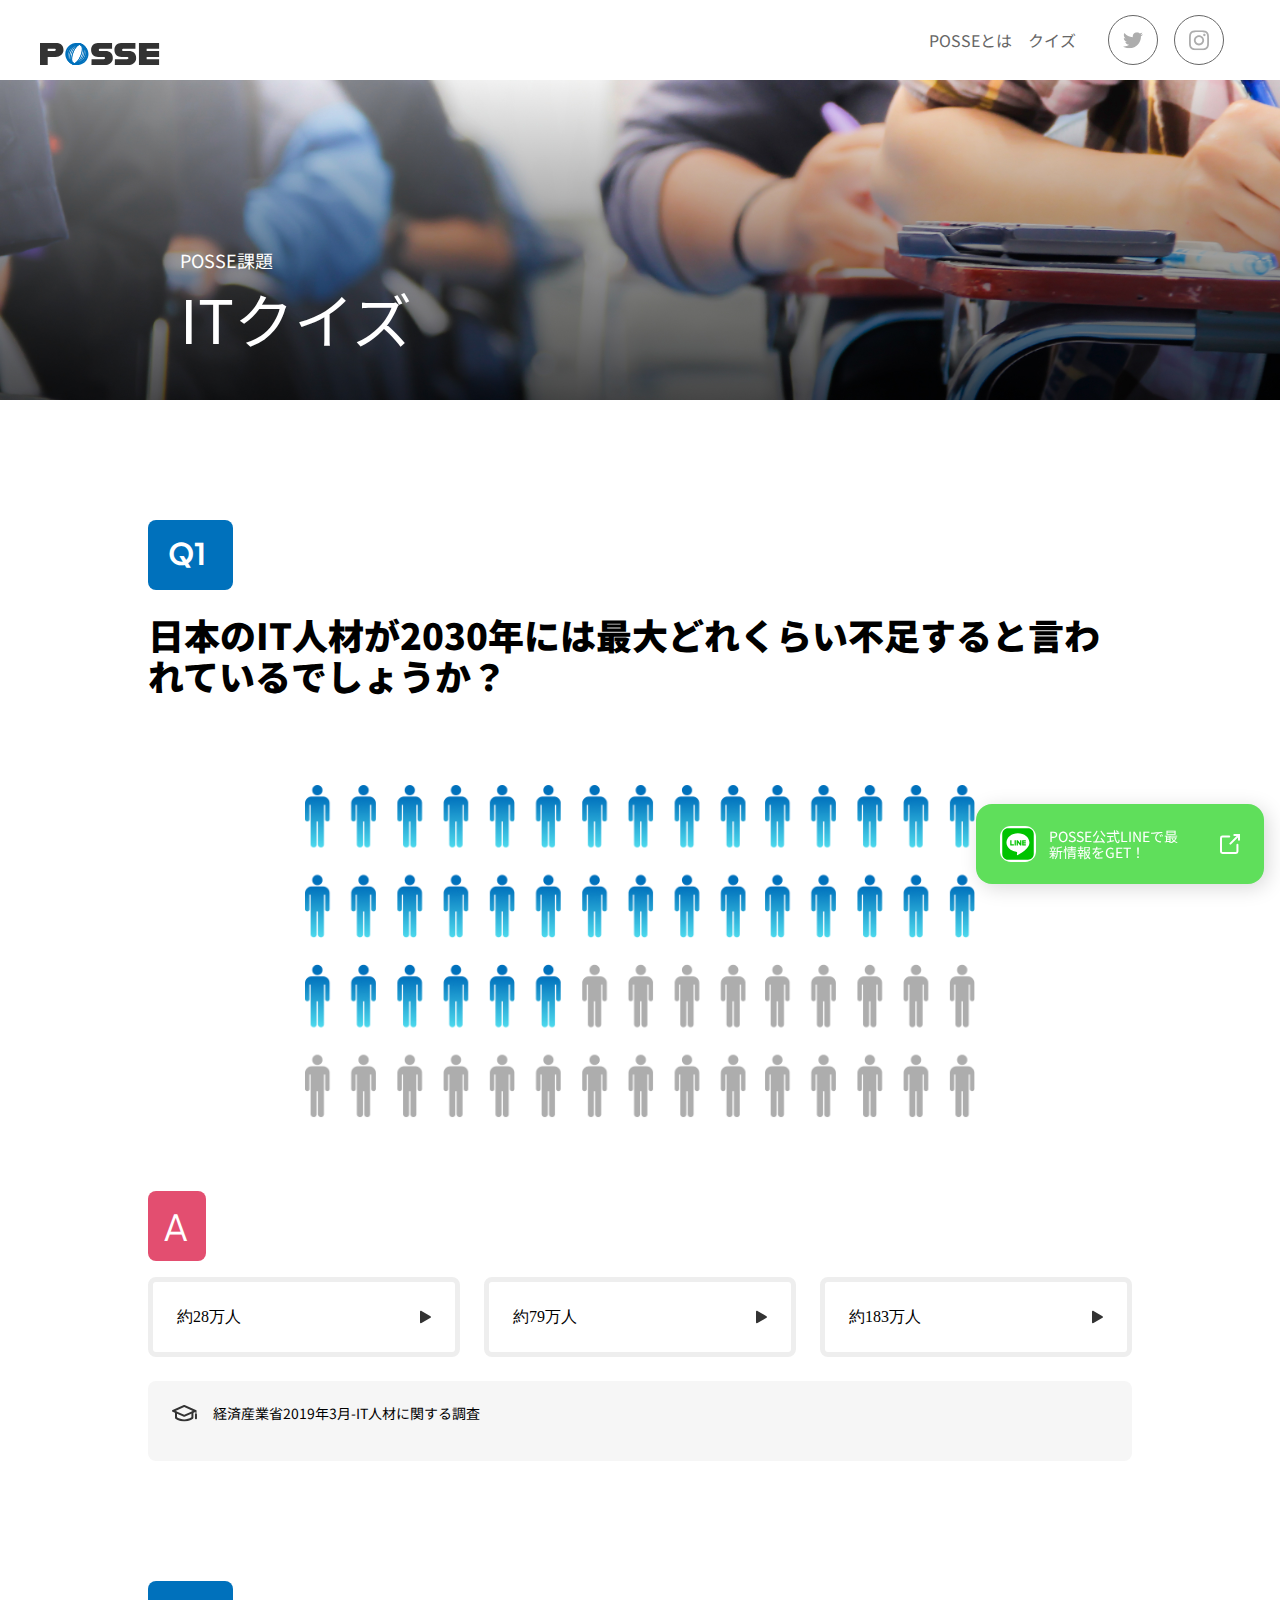
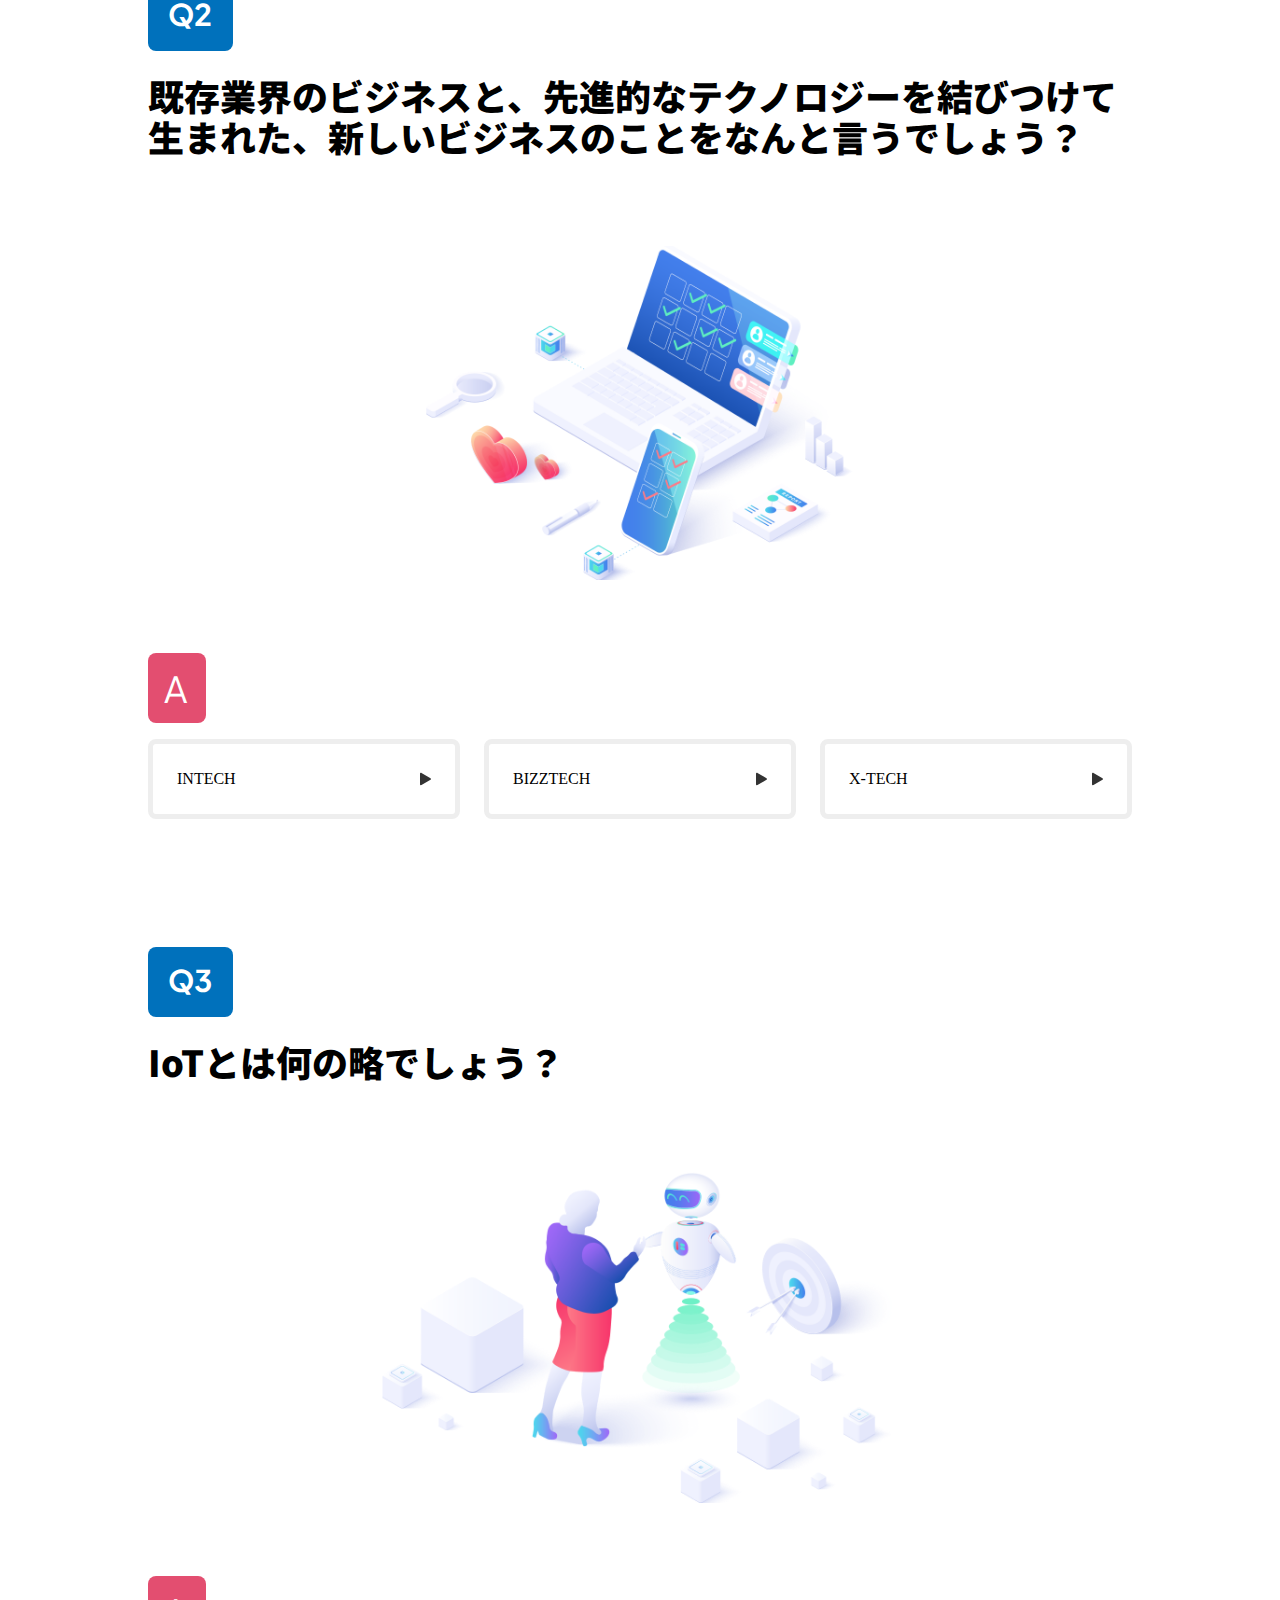
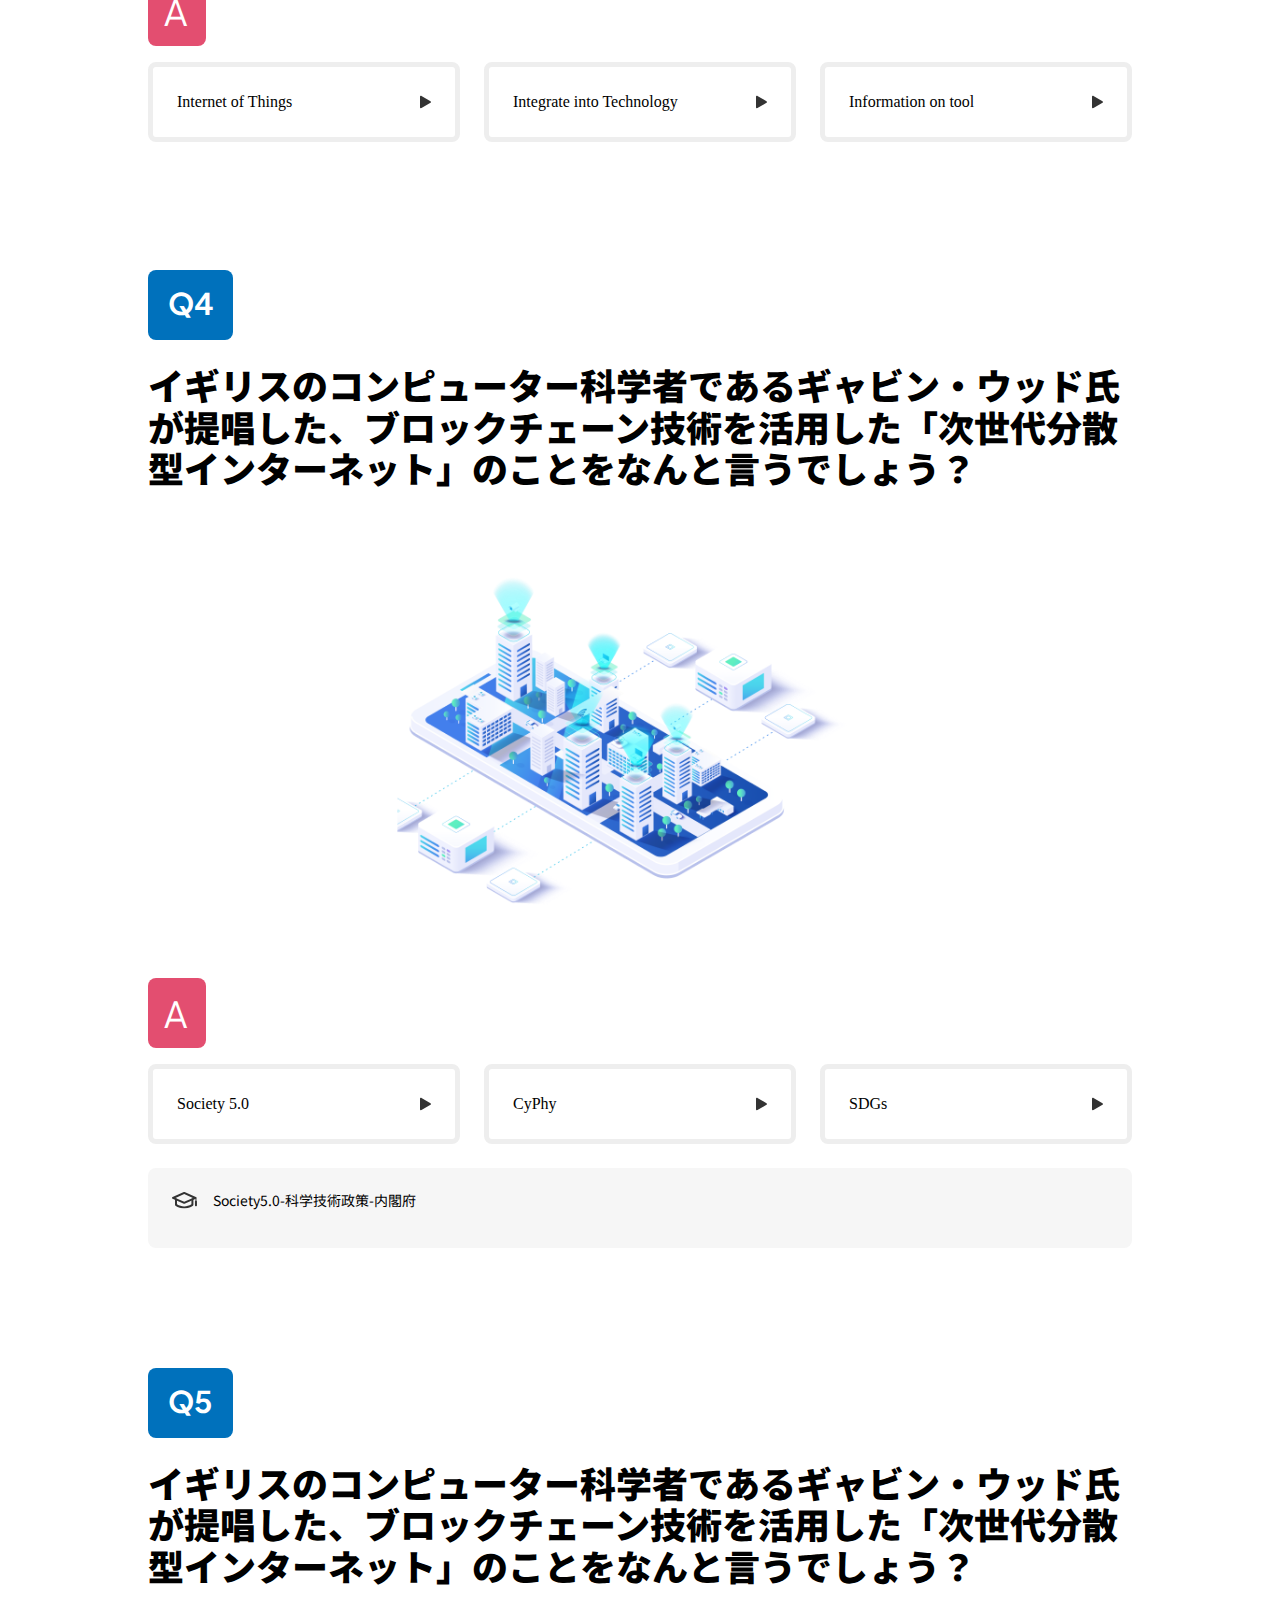
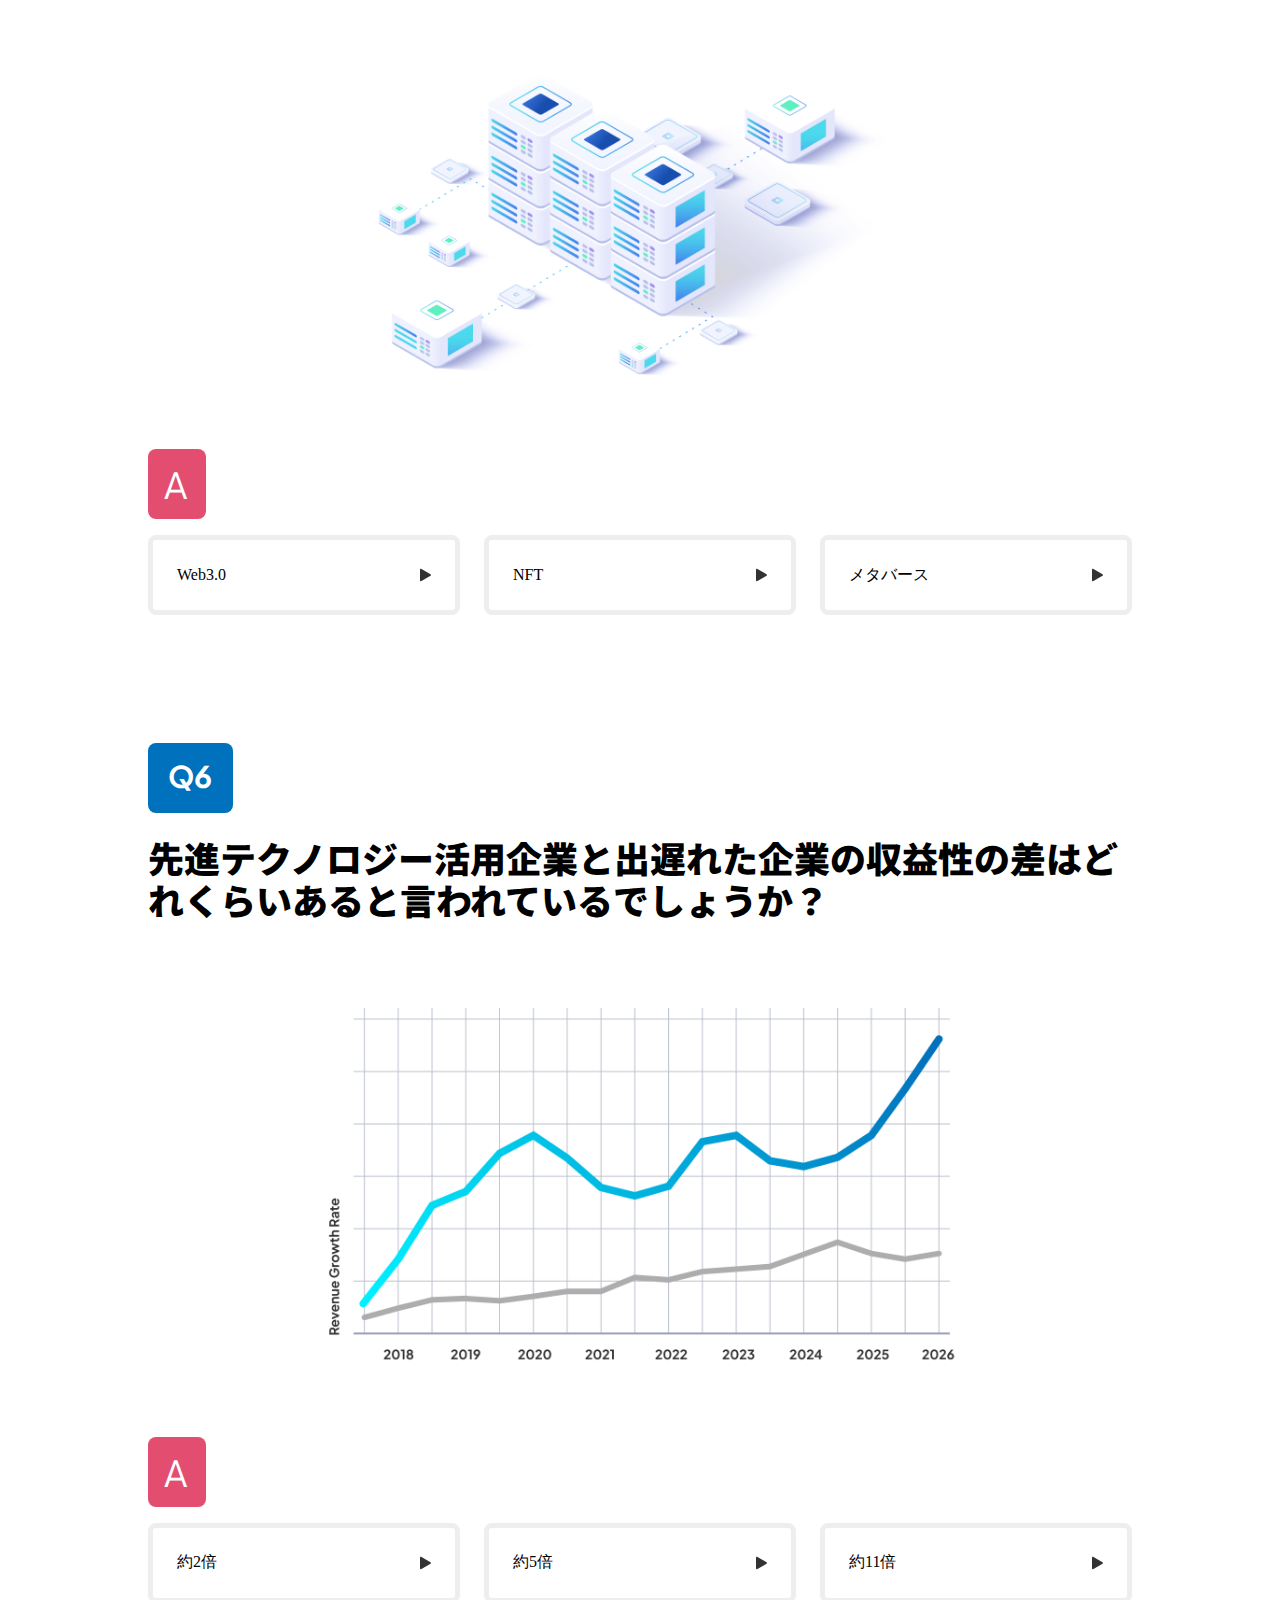
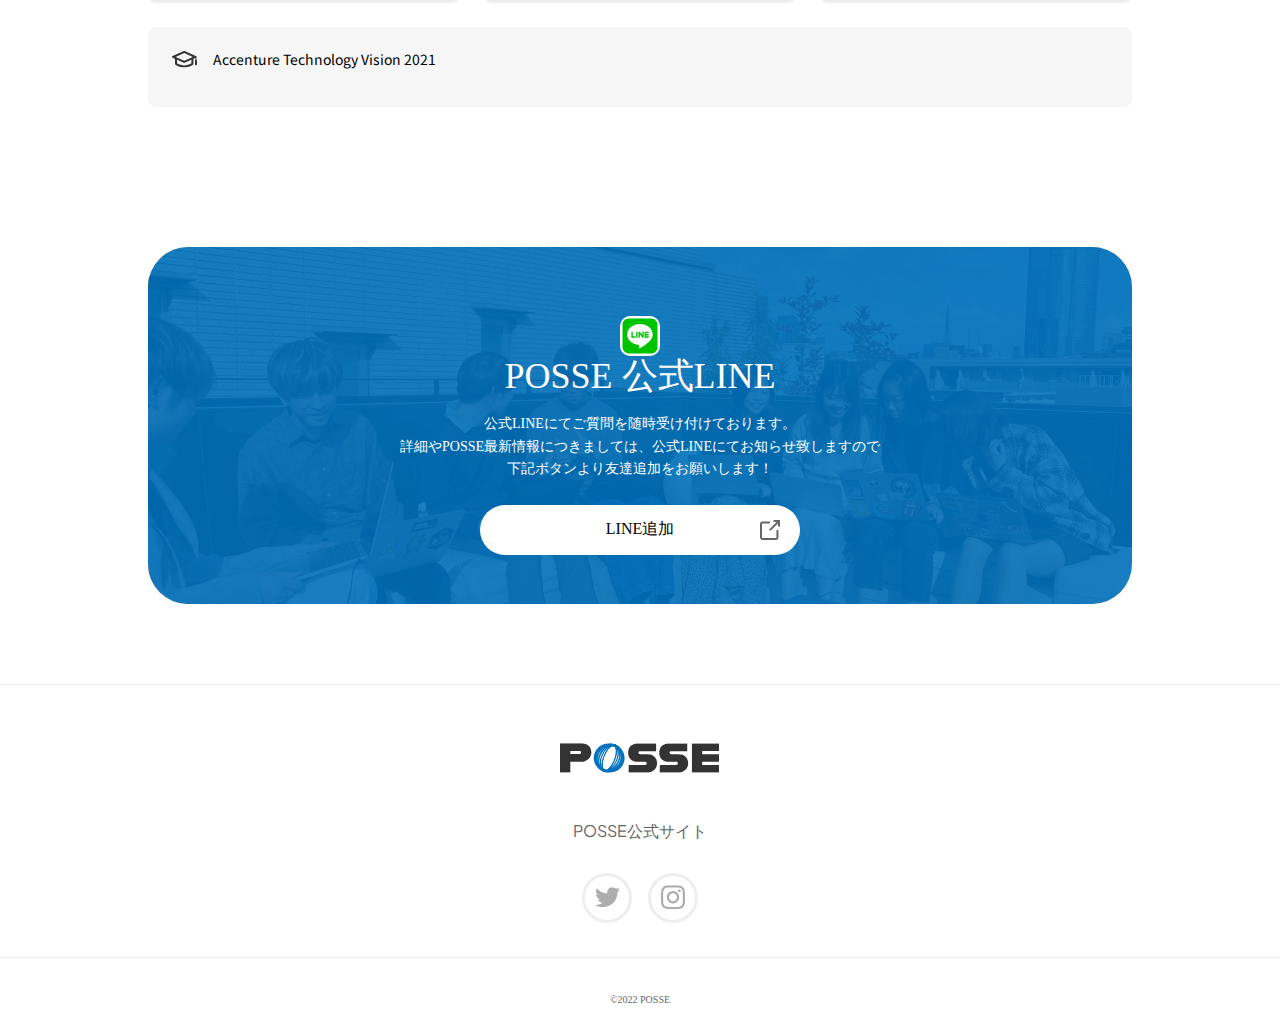
==== commit e7e46019: "week9-in_progress" ====
--- a/quiz.html
+++ b/quiz.html
@@ -13,14 +13,20 @@
 <link rel="preconnect" href="https://fonts.gstatic.com" crossorigin>
 <link href="https://fonts.googleapis.com/css2?family=Plus+Jakarta+Sans&display=swap" rel="stylesheet">
 <script src="./quiz.js" defer></script>
+<script src="./common.js" defer></script>
   <title>クイズ</title>
 </head>
 <body>
-  <header>
-    <h1><img class="posselogo" src="logo.svg"></h1>
+  <header id="js-header">
+    <div class="phoneHeader">
+      <h1>
+        <img class="posselogo" src="logo.svg">
+      </h1>
+      <button class="headerButton" id="js-headerButton"></button>
+    </div>
     <ul class="headerR">
       <div class="RightL">
-        <li>トップページ</li>
+        <li>POSSEとは</li>
         <li>クイズ</li>
       </div>
       <div class="RightR">
@@ -350,7 +356,12 @@
   <footer>
     <div class="lineIntroduce">
       <div class="lineIntroduceContainer">
-          <h2 class="posseOfficial"><img src="./img/icon/icon-line.svg" alt="" class="LINE">POSSE 公式LINE</h2>
+          <h2 class="posseOfficial">
+            <img src="./img/icon/icon-line.svg" alt="" class="LINE">
+            <p>
+              POSSE 公式LINE
+            </p>
+          </h2>
           <p class="info">公式LINEにてご質問を随時受け付けております。<br>
             詳細やPOSSE最新情報につきましては、公式LINEにてお知らせ致しますので<br>
             下記ボタンより友達追加をお願いします！</p>
@@ -368,8 +379,8 @@
       </div>
       <div class="snsText">POSSE公式サイト</div>
       <ul class="sns">
-        <li><a href="https://twitter.com/posse_program"><img src="./img/icon/icon-twitter.svg"></a></li>
-        <li><a href="https://www.instagram.com/posse_programming/"><img src="./img/icon/icon-instagram.svg"></a></li>
+        <li class="snsCircle"><a href="https://twitter.com/posse_program"><img src="./img/icon/icon-twitter.svg"></a></li>
+        <li class="snsCircle"><a href="https://www.instagram.com/posse_programming/"><img src="./img/icon/icon-instagram.svg"></a></li>
       </ul>
     </div>
     <div class="footerTwo">
@@ -379,7 +390,7 @@
       <div class="bannar">
         <ul class="bannarDeatail">
           <li><img src="./img/icon/icon-line.svg" alt="" class="lineAddTwo"></li>
-          <li><p>POSSE公式LINEで<br>最新情報をGET！</p></li>
+          <li><p>POSSE公式LINEで<br class="brFooter">最新情報をGET！</p></li>
           <li><img src="./img/icon/icon-link-light.svg" alt="" class="bannarJump"></li>
         </ul>       
       </div>
--- a/quizStyle.css
+++ b/quizStyle.css
@@ -1,4 +1,418 @@
-/* font-family: 'Noto Sans JP', sans-serif; */
+.js-quiz{
+  padding: 0 16px;
+}
+
+
+.posselogo{
+  width: 120px;
+  height: 24px;
+  margin: 16px;
+}
+
+.phoneHeader{
+  display: flex;
+  justify-content: space-between;
+}
+
+header{
+  height: 60px;
+  display: flex;
+  position: sticky;
+  background-color: white;
+  width: 100%;
+  top: 0;
+}
+
+
+
+.clicked::after{
+  top: 50%;
+  transform-origin: 6px;
+  transform: translate(0%, -50%) rotate(-45deg);
+}
+
+.clicked::before{
+  top: 50%;
+  transform-origin: 6px;
+  transform: translate(0%, -50%) rotate(45deg);
+}
+
+.headerButton{
+  height: 40px;
+  position: fixed;
+  right: 36px;
+  top: 8px;
+  width: 40px;
+  z-index: 1000;
+}
+
+.headerButton::before{
+  transform-origin: 6px;
+  background-color: #333;
+  content: "";
+  display: block;
+  height: 1px;
+  left: 50%;
+  position: absolute;
+  transition: transform 0.4s, top 0.4s;
+  width: 34px;
+  top: 12px;
+}
+
+.headerButton::after{
+  transform-origin: 6px;
+  background-color: #333;
+  content: "";
+  display: block;
+  height: 1px;
+  left: 50%;
+  position: absolute;
+  transition: transform 0.4s, top 0.4s;
+  width: 34px;
+  top: 28px;
+}
+
+.headerR{
+  display: none;
+}
+
+.itQuiz{
+  background-image: url(./img/quiz/bg-hero.jpg);
+  background-size: cover;
+  width: 100%;
+  height: 159px;
+}
+
+.itQuizDetail{
+  padding-top: 60px;
+  padding-left: 32px;
+}
+
+.PosseWork{
+  font-size: 14px;
+  color: white;
+}
+
+.itQuizParagraph{
+  font-size: 28px;
+  color: white;
+}
+
+/* ******************************** */
+
+.questionNumber{
+  height: 52px;
+  width: 68px;
+  background-color: #0071BC;
+  border-radius: 8px;
+  color: white;
+  font-family: 'Plus Jakarta Sans';
+  font-size: 24px;
+  padding-top: 13px;
+  padding-left: 16px;
+  margin-top: 40px;
+}
+
+.questionParagraph{
+  font-size: 18px;
+  margin-top: 16px;
+  font-family: 'Noto Sans JP';
+}
+
+.ItImg ,.xTech{
+  width: 100%;
+  margin-top: 24px;
+}
+
+.answerNumber{
+  background-color: #E34E70;
+  width: 50px;
+  height: 52px;
+  color: white;
+  font-size: 24px;
+  font-family: 'Plus Jakarta Sans';
+  border-radius: 8px;
+  padding-top: 8px;
+  padding-left: 16px;
+  margin-top: 40px;
+  margin-bottom: 16px;
+}
+
+.choice{
+  height: 52px;
+  width: 100%;
+  border: 4px solid #EEEEEE;
+  border-radius: 8px;
+  margin-bottom: 8px;
+  display: flex;
+  justify-content: space-between;
+  align-items: center;
+  padding: 0 16px;
+}
+
+/* あとで、選択肢の装飾を行う */
+
+.itSource{
+  width: 100%;
+  background-color: #F6F6F6;
+  height: 92px;
+  border-radius: 8px;
+}
+
+.itSourceContainer{
+  display: flex;
+  padding-top: 35px;
+  padding-left: 24px;
+  gap: 16px;
+  font-size: 14px;
+  font-family: "Noto Sans JP";
+}
+
+/* **********クイズ******** */
+
+.lineIntroduce{
+  padding: 0 16px;
+}
+
+.lineIntroduceContainer{
+  margin-top: 120px;
+  width: 100%;
+  height: 372px;
+  background-image: url(./img/bg-line.jpg);
+  background-size: cover;
+  border-radius: 28px;
+  text-align: center;
+  padding-top: 40px;
+  padding-left: 24px;
+  padding-right: 24px;
+  position: relative;
+  margin-bottom: 72px;
+}
+
+.lineIntroduceContainer::before{
+  background-color: rgba(0, 113, 188, 0.9);
+  content: "";
+  height: 100%;
+  left: 0;
+  position: absolute;
+  top: 0;
+  width: 100%;
+  border-radius: 28px;
+  z-index: 10;
+}
+
+.LINE{
+  background-color: white;
+  width: 40px;
+  height: 40px;
+  border-radius: 10px; 
+}
+
+.posseOfficial{
+  color: white;
+  font-size: 24px;
+  position: relative;
+  z-index: 40;
+}
+
+.info{
+  color: white;
+  margin-top: 8px;
+  line-height: 160%;
+  position: relative;
+  z-index: 40;
+}
+
+/* zindex 後で処理しておく */
+
+.lineAdd{
+  width: 100%;
+  height: 50px;
+  background-color: white;
+  border-radius: 98px;
+  display: flex;
+  justify-content: center;
+  align-items: center;
+  margin-left: auto;
+  margin-right: auto;
+  margin-top: 32px;
+  position: relative;
+  z-index: 40;
+}
+
+.jump{
+  position: absolute;
+  right: 20px;
+}
+
+.footerOne{
+  border-top: 1px solid #EEEEEE;
+  border-bottom: 1px solid #EEEEEE;
+  padding-top: 56px;
+  text-align: center;
+}
+
+.posselogo2{
+  width: 160px;
+}
+
+.snsText{
+  margin-top: 25px;
+  font-family: "Plus Jakarta Sans";
+  color: #666666;
+}
+
+.sns{
+  margin-top: 24px;
+  margin-bottom: 32px;
+  display: flex;
+  justify-content: center;
+}
+
+.snsCircle{
+  width: 50px;
+  height: 50px;
+  border: #EEEEEE solid;
+  border-radius: 25px;
+  text-align: center;
+  display: flex;
+  justify-content: center;
+  align-items: center;
+}
+
+.foooterTwo{
+  margin-top: 32px;
+  margin-bottom: 32px;
+  display: flex;
+  align-items: center;
+}
+
+.footerTwo{
+  text-align: center;
+  height: 70px;
+  padding-top: 32px;
+  color: #666666;
+  font-family: "Plus Jakarta Font";
+  font-size: 12.6px;
+}
+
+.bannarParent{
+  position: fixed;
+  bottom: 0;
+  width: 100%;
+  z-index: 1000;
+}
+
+.bannar{
+  width: 100%;
+  height: 48px;
+  background-color: #5FDF5B;
+  display: flex;
+  align-items: center;
+  justify-content: center;
+  position: sticky;
+}
+
+.lineAddTwo{
+  width: 28px;
+  height: 28px;
+  background-color: white;
+  border-radius: 6px;
+}
+
+.bannarDeatail{
+  display: flex;
+  color: white;
+  font-family: "Noto Sans JP";
+  font-size: 14px;
+  gap: 8px;
+  justify-content: center;
+  align-items: center;
+}
+
+.brFooter{
+  display: none;
+}
+
+.A{
+  display: none;
+}
+
+.js-answerBox{
+  display: none;
+}
+
+.is-correct{
+  display: block;
+
+  height: 143px;
+
+  background-color: #FFF2F5;
+
+  margin: 0 auto;
+  max-width: 1032px;
+  padding: 0 40px;
+  width: 100%;
+  border-radius: 8px;
+  padding-top: 24px;
+  margin-bottom: 20px;
+  color: #E34E70;
+}
+
+.is-incorrect{
+  display: block;
+
+  height: 143px;
+
+  background-color: #EFF2F5;
+
+  margin: 0 auto;
+  max-width: 1032px;
+  padding: 0 40px;
+  width: 100%;
+  border-radius: 8px;
+  padding-top: 24px;
+  margin-bottom: 20px;
+  color:  #0071BC;
+}
+
+.ResultDetailContainer{
+  display: flex;
+  gap: 16px;
+  margin-top: 18px;
+  align-items: flex-end;
+}
+
+.Result{
+  font-size: 24px;
+  /* color: #E34E70; */
+}
+
+.A{
+  font-size: 24px;
+  font-weight: bold;
+  color: black;
+}
+
+.ResultDetail{
+  font-size: 18px;
+  color: black;
+}
+
+.is-selected{
+  border: 5px solid #0071BC;
+  background: #EFF2F5;
+  color: #0071BC;
+}
+
+.delete{
+  visibility: hidden;
+}
+
+/* ***************************** */
+
+@media (min-width: 768px){
+
 
 main{
   display: flex;
@@ -16,6 +430,10 @@
   z-index: 100;
 }
 
+.headerButton{
+  display: none;
+}
+
 .headerR{
   color: #666666;
   display: flex;
@@ -102,7 +520,7 @@
   border-radius: 8px;
   align-items: center;
   justify-content: center;
-  font-family: 'Plus Jakarta Sans', sans-serif;
+  font-family: 'Plus Jakarta Sans';
   font-weight: bold;
 }
 
@@ -148,6 +566,7 @@
 
 
 /* ************************** */
+
 
 .choice{
   
@@ -310,14 +729,8 @@
   justify-content: center;
 }
 
-.bannarParent{
-  float: right;
-  position: fixed;
-  bottom: 0;
-  right: 0;
-  z-index: 100;
-}
 .bannar{
+  padding: 0 24px;
   width: 288px;
   height: 80px;
   background-color: rgba(95, 223, 91, 1);
@@ -328,6 +741,11 @@
   margin-right: 16px;
   margin-bottom: 16px;
   box-shadow: 4px 4px 20px rgba(0, 0, 0, 0.15);
+  position: fixed;
+  float: right;
+  bottom: 0;
+  right: 0;
+  z-index: 100;
 }
 
 .bannarJump{
@@ -419,3 +837,5 @@
   font-size: 18px;
   color: black;
 }
+
+}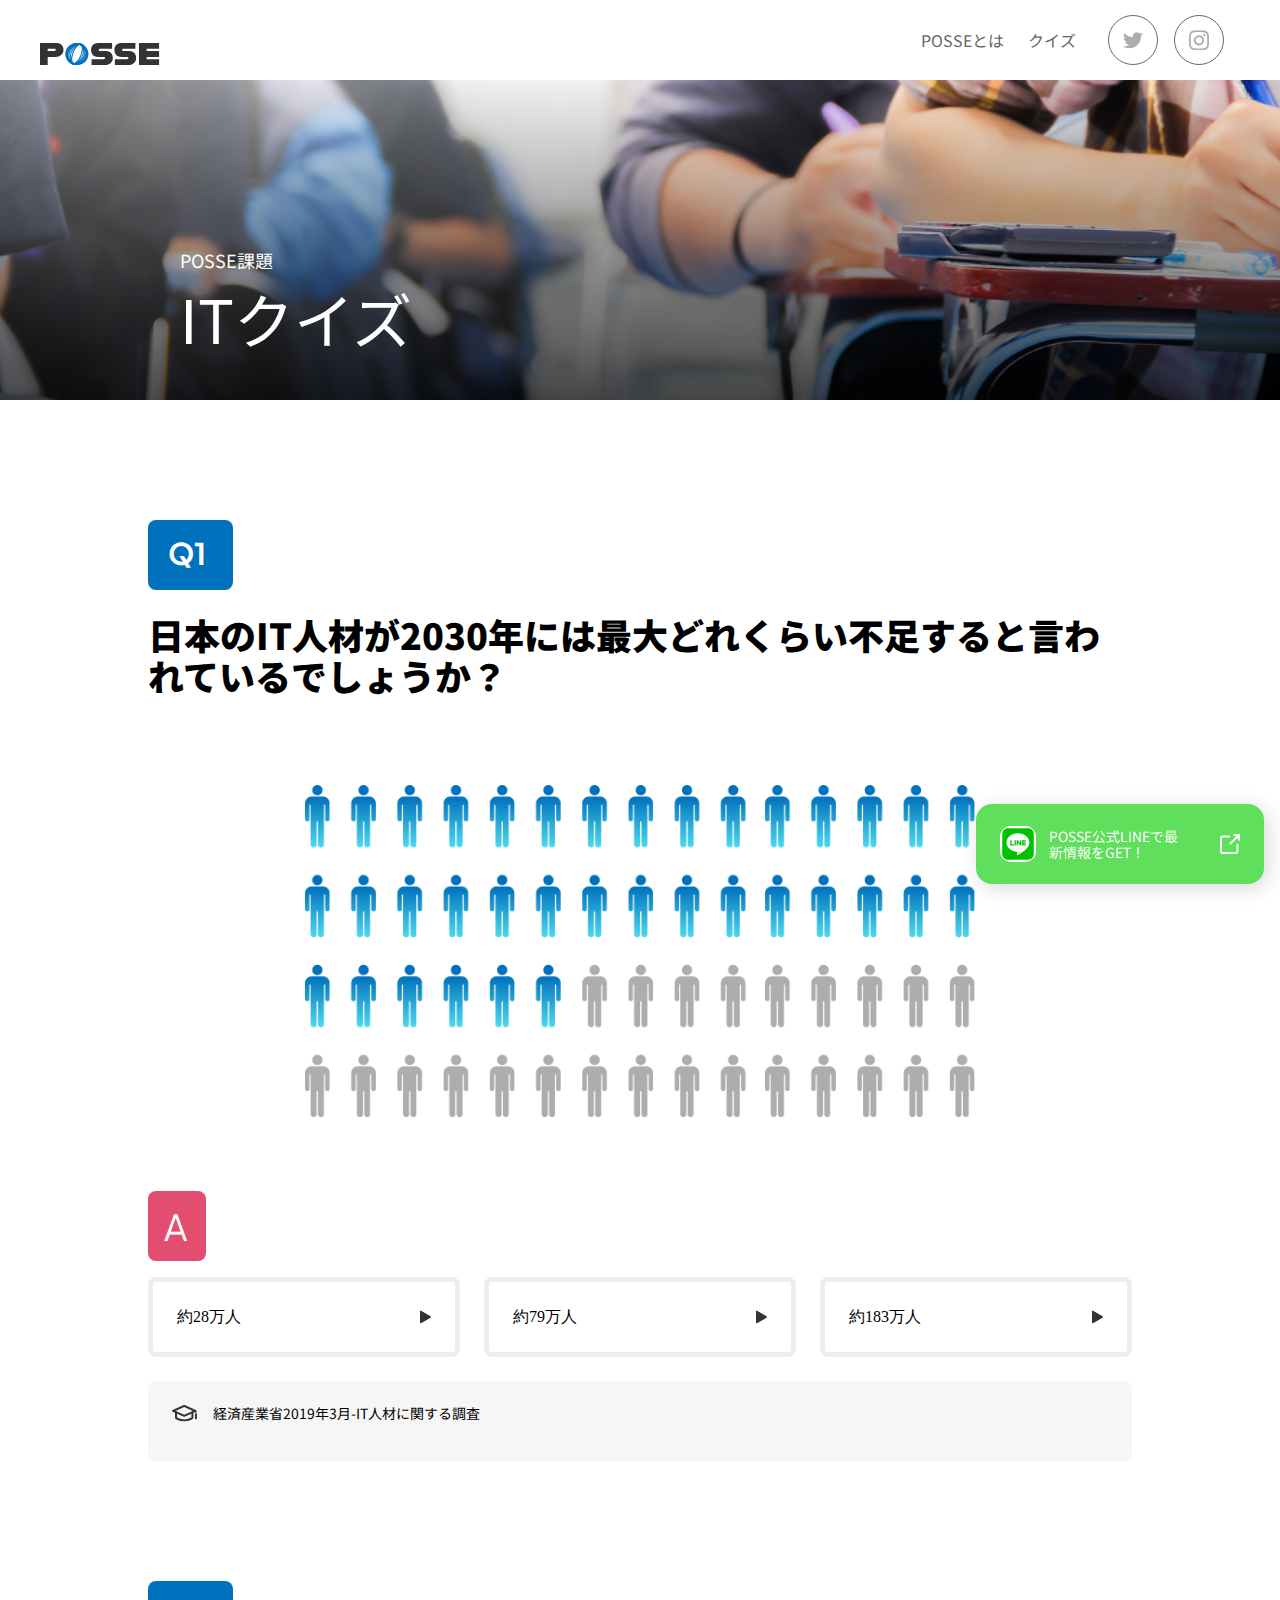
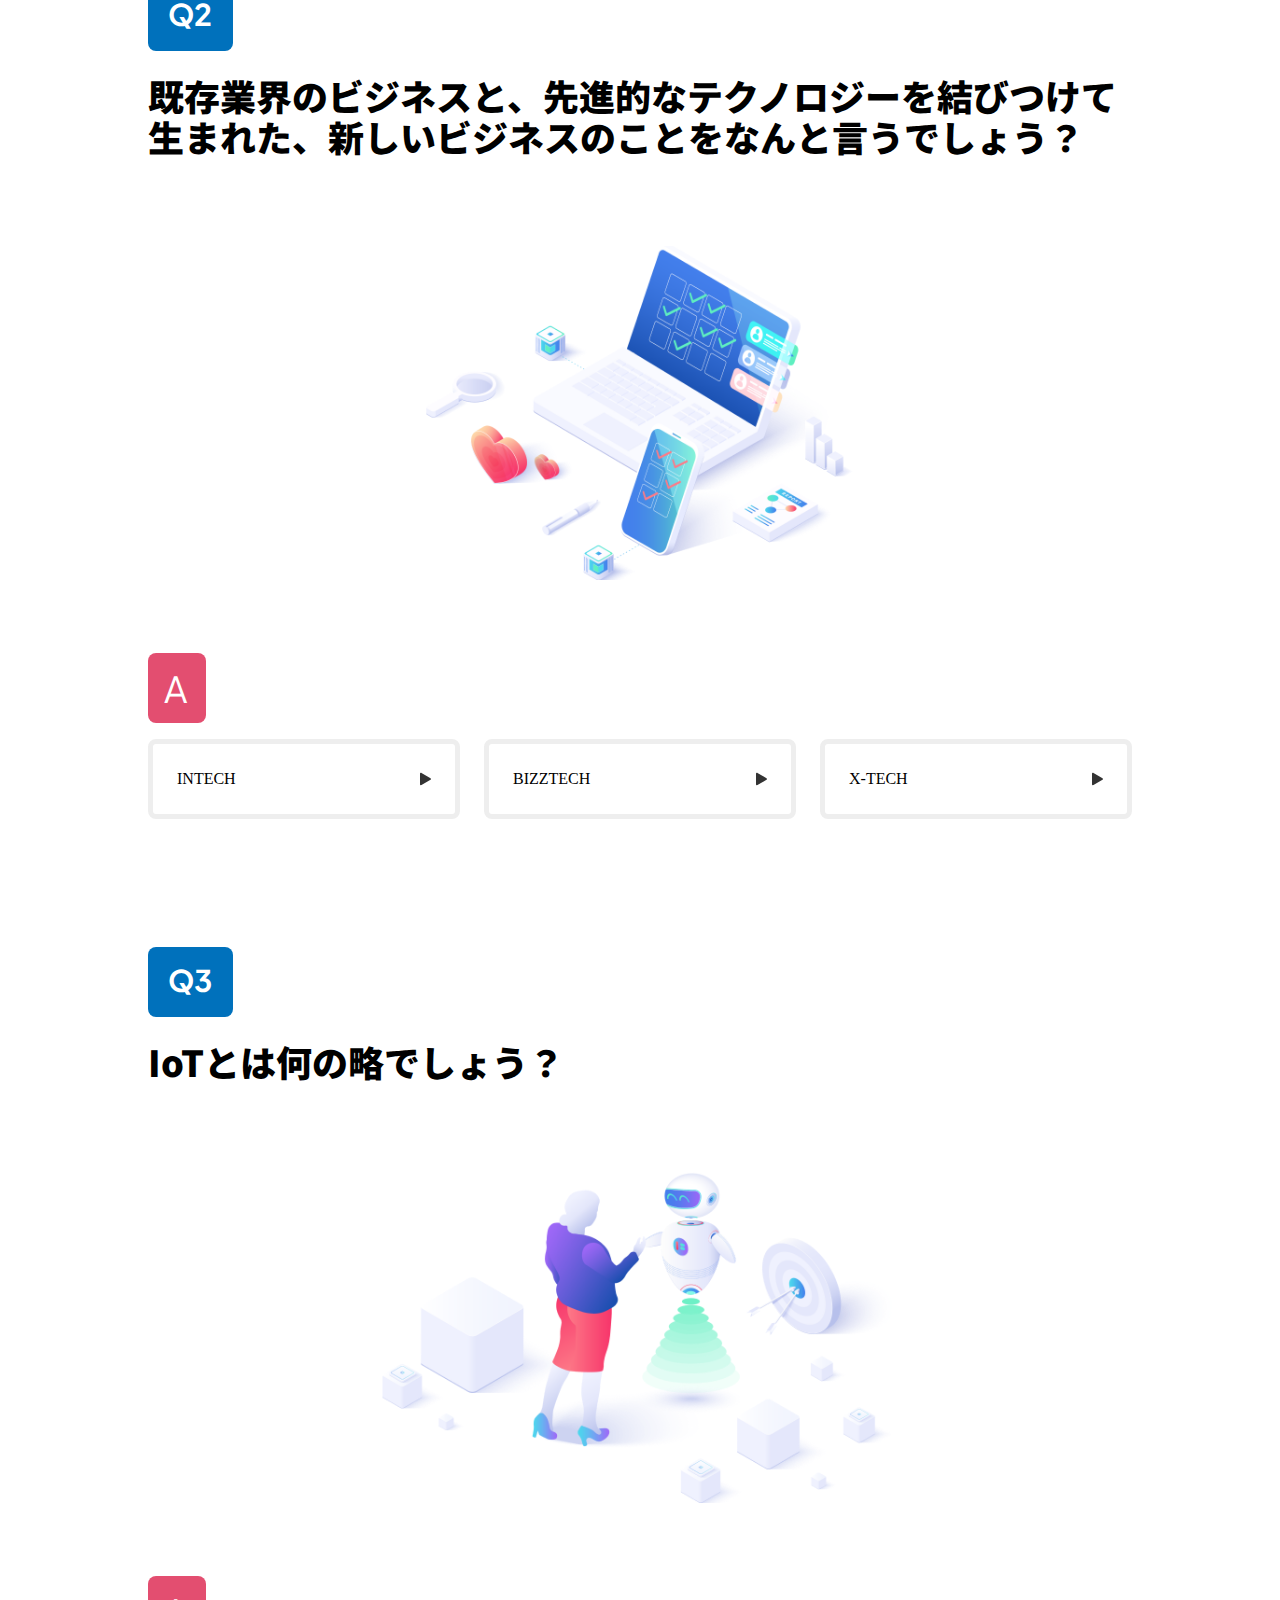
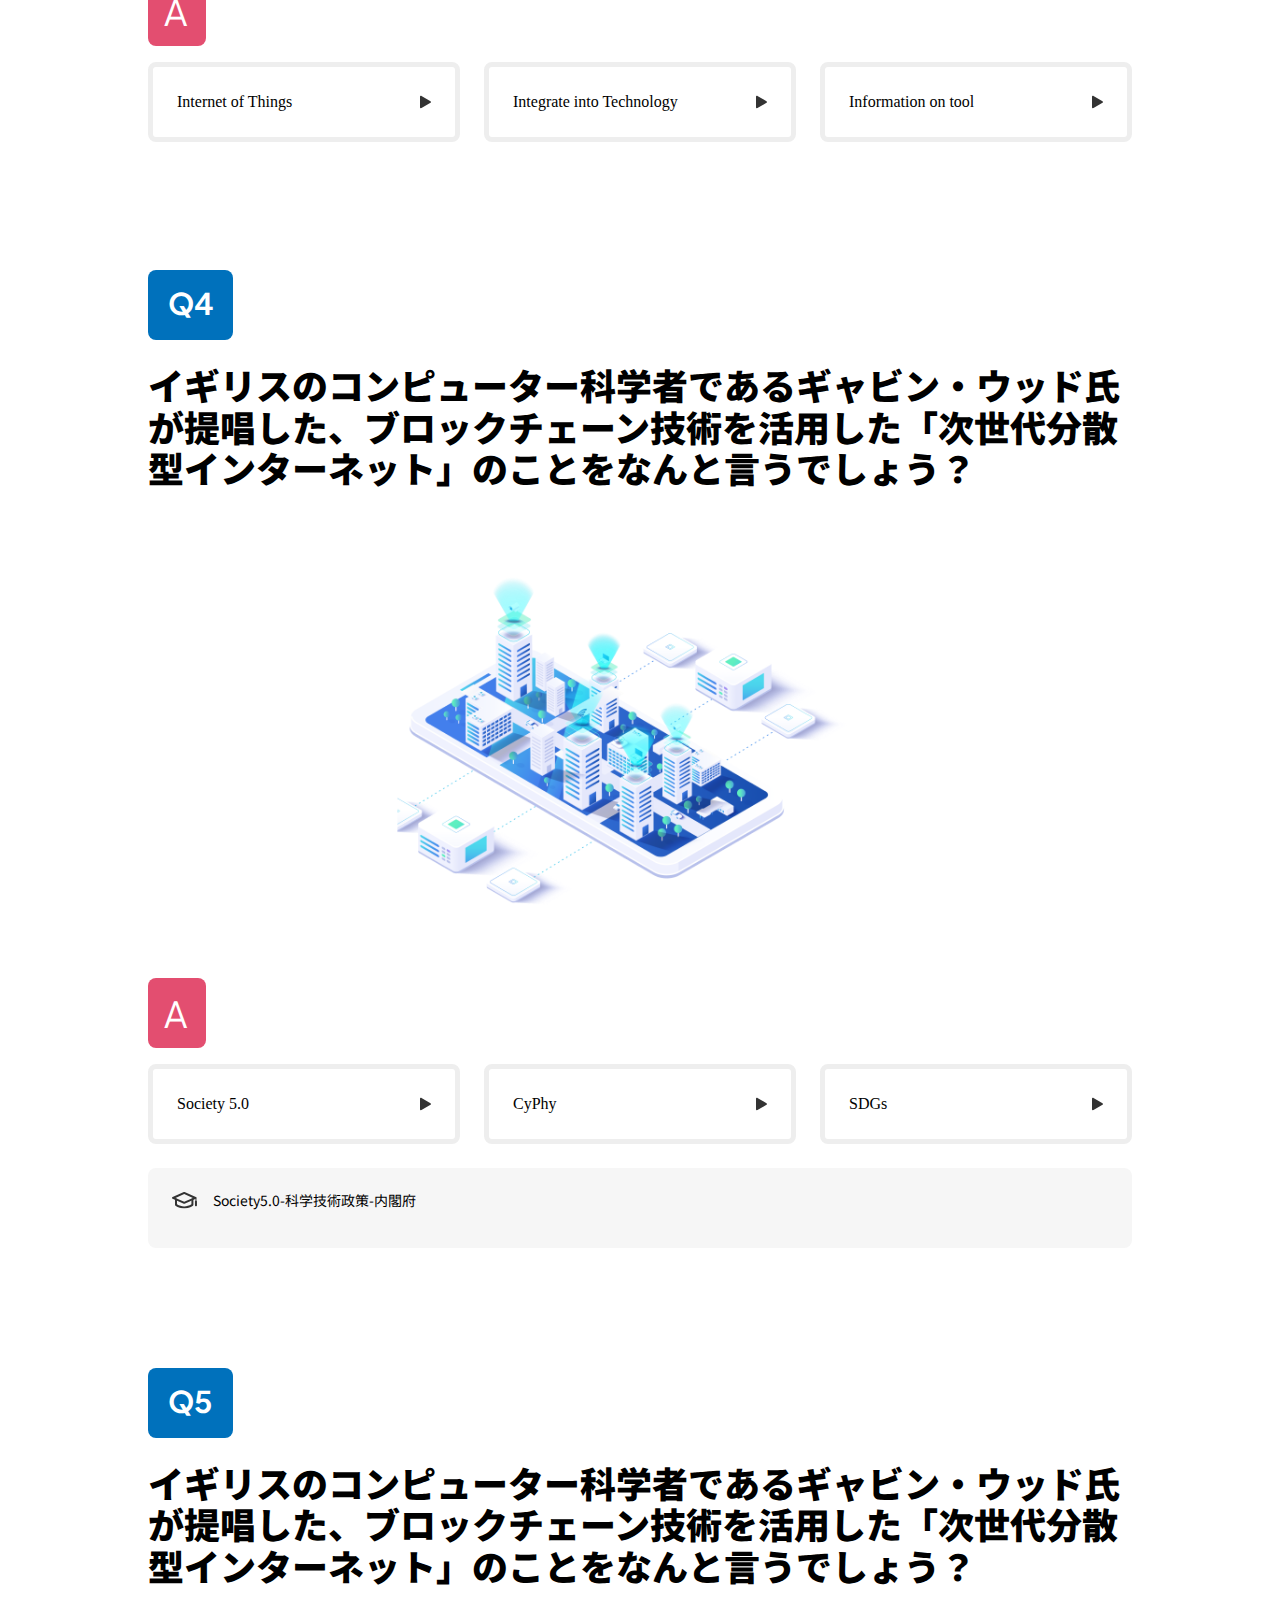
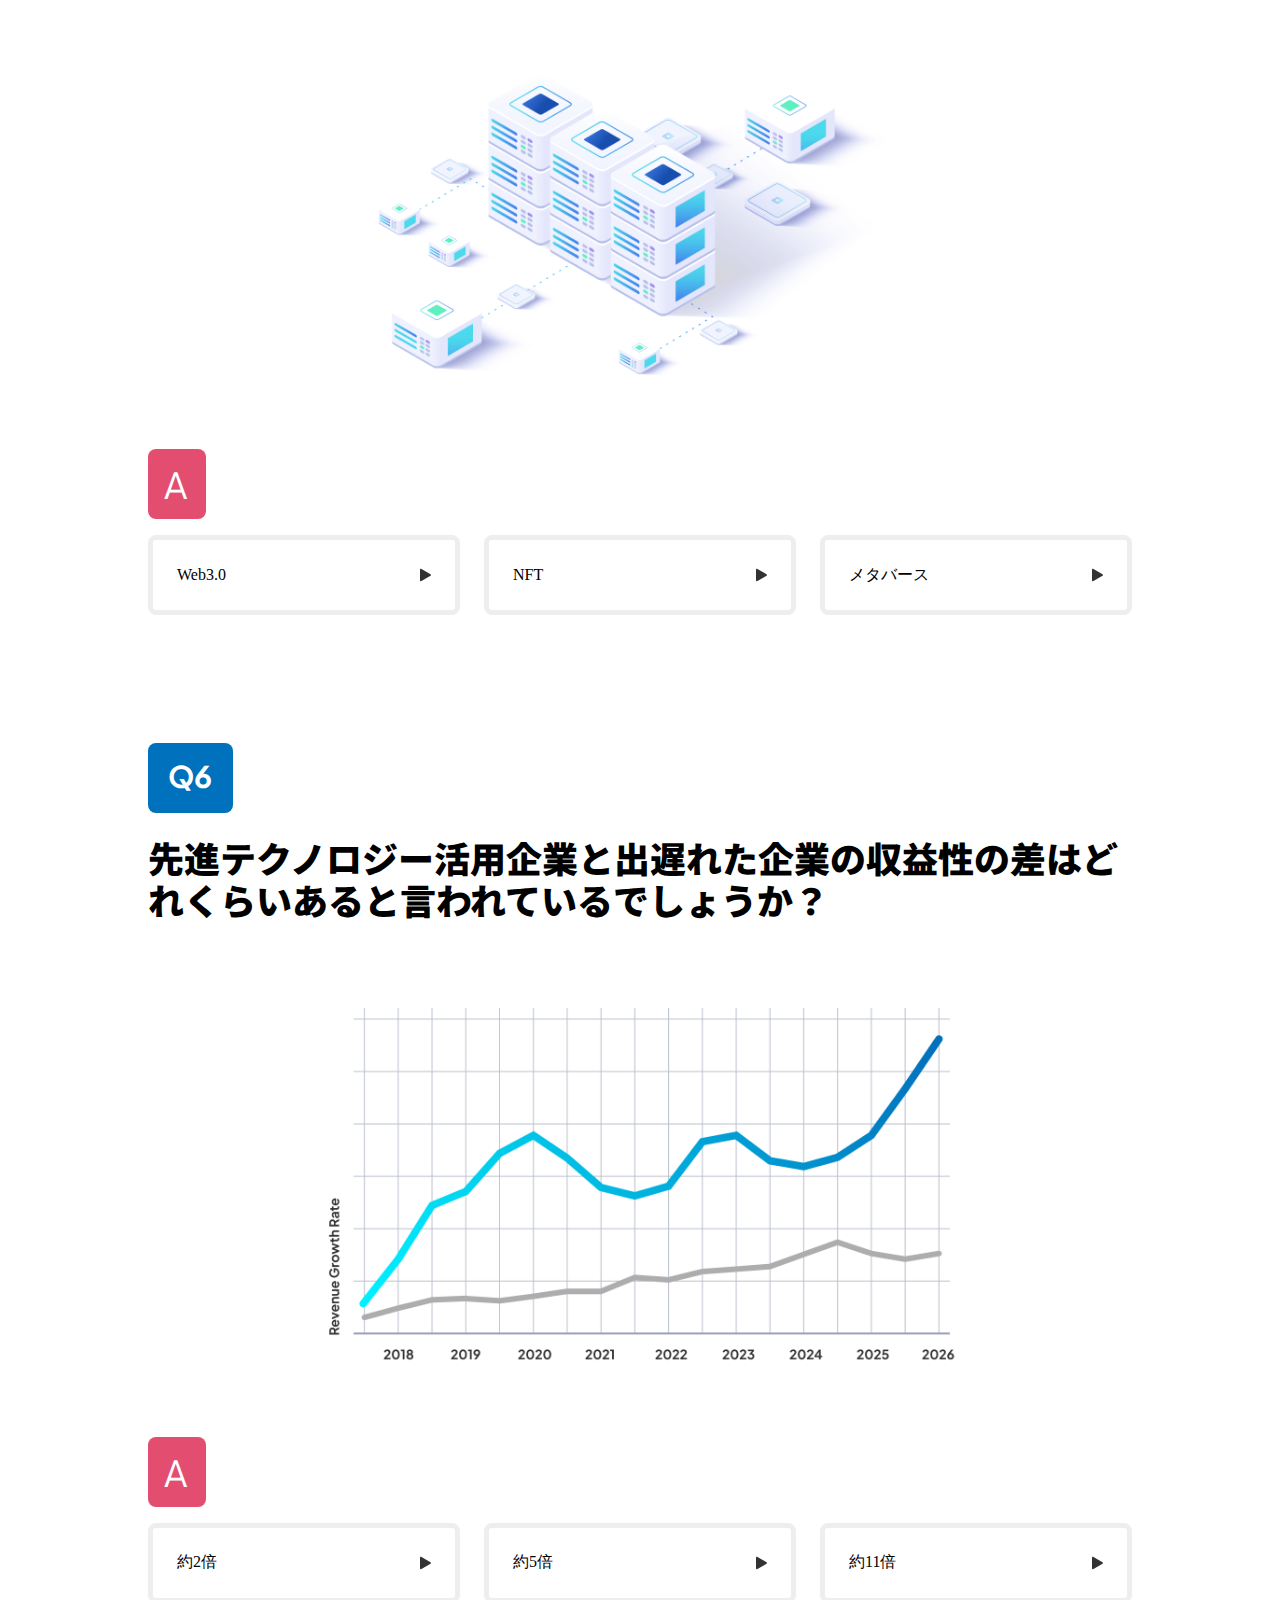
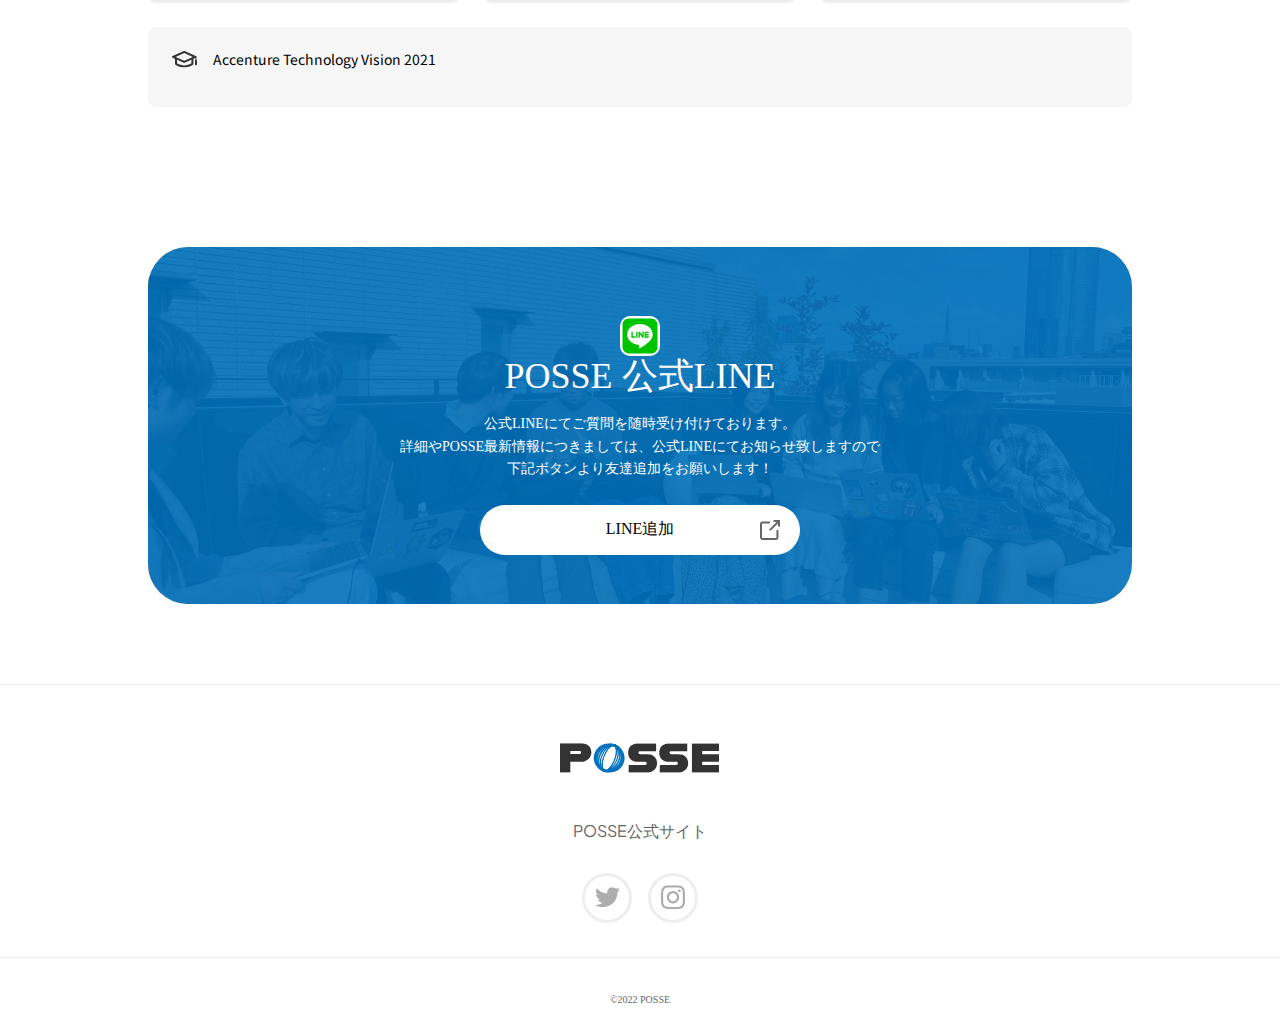
==== commit 66beea71: "week9-finished" ====
--- a/quiz.html
+++ b/quiz.html
@@ -24,22 +24,32 @@
       </h1>
       <button class="headerButton" id="js-headerButton"></button>
     </div>
-    <ul class="headerR">
+    <ul class="headerR" id="js-menu">
       <div class="RightL">
         <li>POSSEとは</li>
         <li>クイズ</li>
       </div>
       <div class="RightR">
-        <li>
-        <div href="https://twitter.com/posse_program" class="twitterLink">
-          <img class="circle" src="./img/icon/icon-twitter.svg">
-        </div>
-      </li>
-      <li>
-        <div href="https://www.instagram.com/posse_programming/" class="instaLink">         
-          <img class="circle" src="./img/icon/icon-instagram.svg">
-        </div>
-      </li>
+        <div class="hidden lineAddThree">
+          <img src="./img/icon/icon-line.svg" alt="" class="lineIcon">
+          <p>POSSE公式LINEを追加</p>
+        </div>
+        <div class="hidden posseWeb">
+          <p>POSSE公式サイト</p>
+          <img src="./img/icon/icon-link-gray-dark.svg" alt="" class="icon">
+        </div>
+        <div class="links">
+          <li>
+            <div href="https://twitter.com/posse_program" class="twitterLink">
+              <img class="circle" src="./img/icon/icon-twitter.svg">
+            </div>
+          </li>
+          <li>
+            <div href="https://www.instagram.com/posse_programming/" class="instaLink">         
+              <img class="circle" src="./img/icon/icon-instagram.svg">
+            </div>
+          </li>
+        </div>
       </div>
     </ul>
   </header>
@@ -387,7 +397,7 @@
       <p>&copy;2022 POSSE</p>
     </div>
     <div class="bannarParent">
-      <div class="bannar">
+      <div class="bannar" id="bannar">
         <ul class="bannarDeatail">
           <li><img src="./img/icon/icon-line.svg" alt="" class="lineAddTwo"></li>
           <li><p>POSSE公式LINEで<br class="brFooter">最新情報をGET！</p></li>
--- a/quizStyle.css
+++ b/quizStyle.css
@@ -16,7 +16,7 @@
 
 header{
   height: 60px;
-  display: flex;
+  /* display: flex; */
   position: sticky;
   background-color: white;
   width: 100%;
@@ -405,14 +405,114 @@
   color: #0071BC;
 }
 
+
 .delete{
   visibility: hidden;
 }
 
+
+@media(max-width: 768px){
+
+  .is-picked{
+    height: 100vh;
+    background-color: white;
+    width: 100%;
+    display: flex;
+    align-items: center;
+    text-align: center;
+    flex-direction: column;
+    position: absolute;
+    z-index: 10000;
+    padding-top: 76px;
+    font-size: 24px;
+  }
+
+  .is-open{
+    z-index: 10000;
+  }
+
+  .RightL{
+    display: flex;
+    flex-direction: column;
+    gap: 24px;
+    margin-bottom: 354px;
+  }
+
+  .RightR{
+    display: flex;
+    align-items: center;
+    flex-direction: column;
+  }
+
+  .lineIcon{
+    width: 30px;
+    background-color: white;
+    border-radius: 2px;
+  }
+
+  .lineAddThree{
+    background-color: #5FDF5B;
+    border-radius: 20px;
+    color: white;
+    height: 60px;
+    width: 100%;
+    display: flex;
+    justify-content: center;
+    gap: 16px;
+    align-items: center;
+    font-size: 14px;
+    margin-bottom: 24px;
+    margin-left: 16px;
+    margin-right: 16px;
+    width: 343px;
+  }
+
+  .icon{
+    height: 13px;
+  }
+
+  .posseWeb{
+    font-size: 14px;
+    color: gray;
+    display: flex;
+    gap: 20px;
+    margin-bottom: 20px;
+  }
+
+  .links{
+    display: flex;
+    justify-content: center;
+    gap: 10px;
+  }
+
+  .twitterLink, .instaLink{
+    border: #333 solid 1px;
+    border-radius: 50%;
+    height: 50px;
+    width: 50px;
+    display: flex;
+    justify-content: center;
+    align-items: center;
+  }
+
+  .opened{
+    display: none;
+  }
+}
+
+
+
+
+
+
 /* ***************************** */
 
 @media (min-width: 768px){
 
+
+.hidden{
+  display: none;
+}
 
 main{
   display: flex;
@@ -441,6 +541,11 @@
   margin: 16px ;
 }
 
+.links{
+  display: flex;
+  gap: 16px;
+}
+
 .twitterLink,.instaLink{
   border: solid 1px;
   border-radius: 50%;
@@ -460,7 +565,7 @@
   align-items: center;
   display: flex;
   margin: 16px;
-  gap: 16px;
+  gap: 24px;
 }
 
 .posselogo{
@@ -838,4 +943,5 @@
   color: black;
 }
 
-}+}
+
